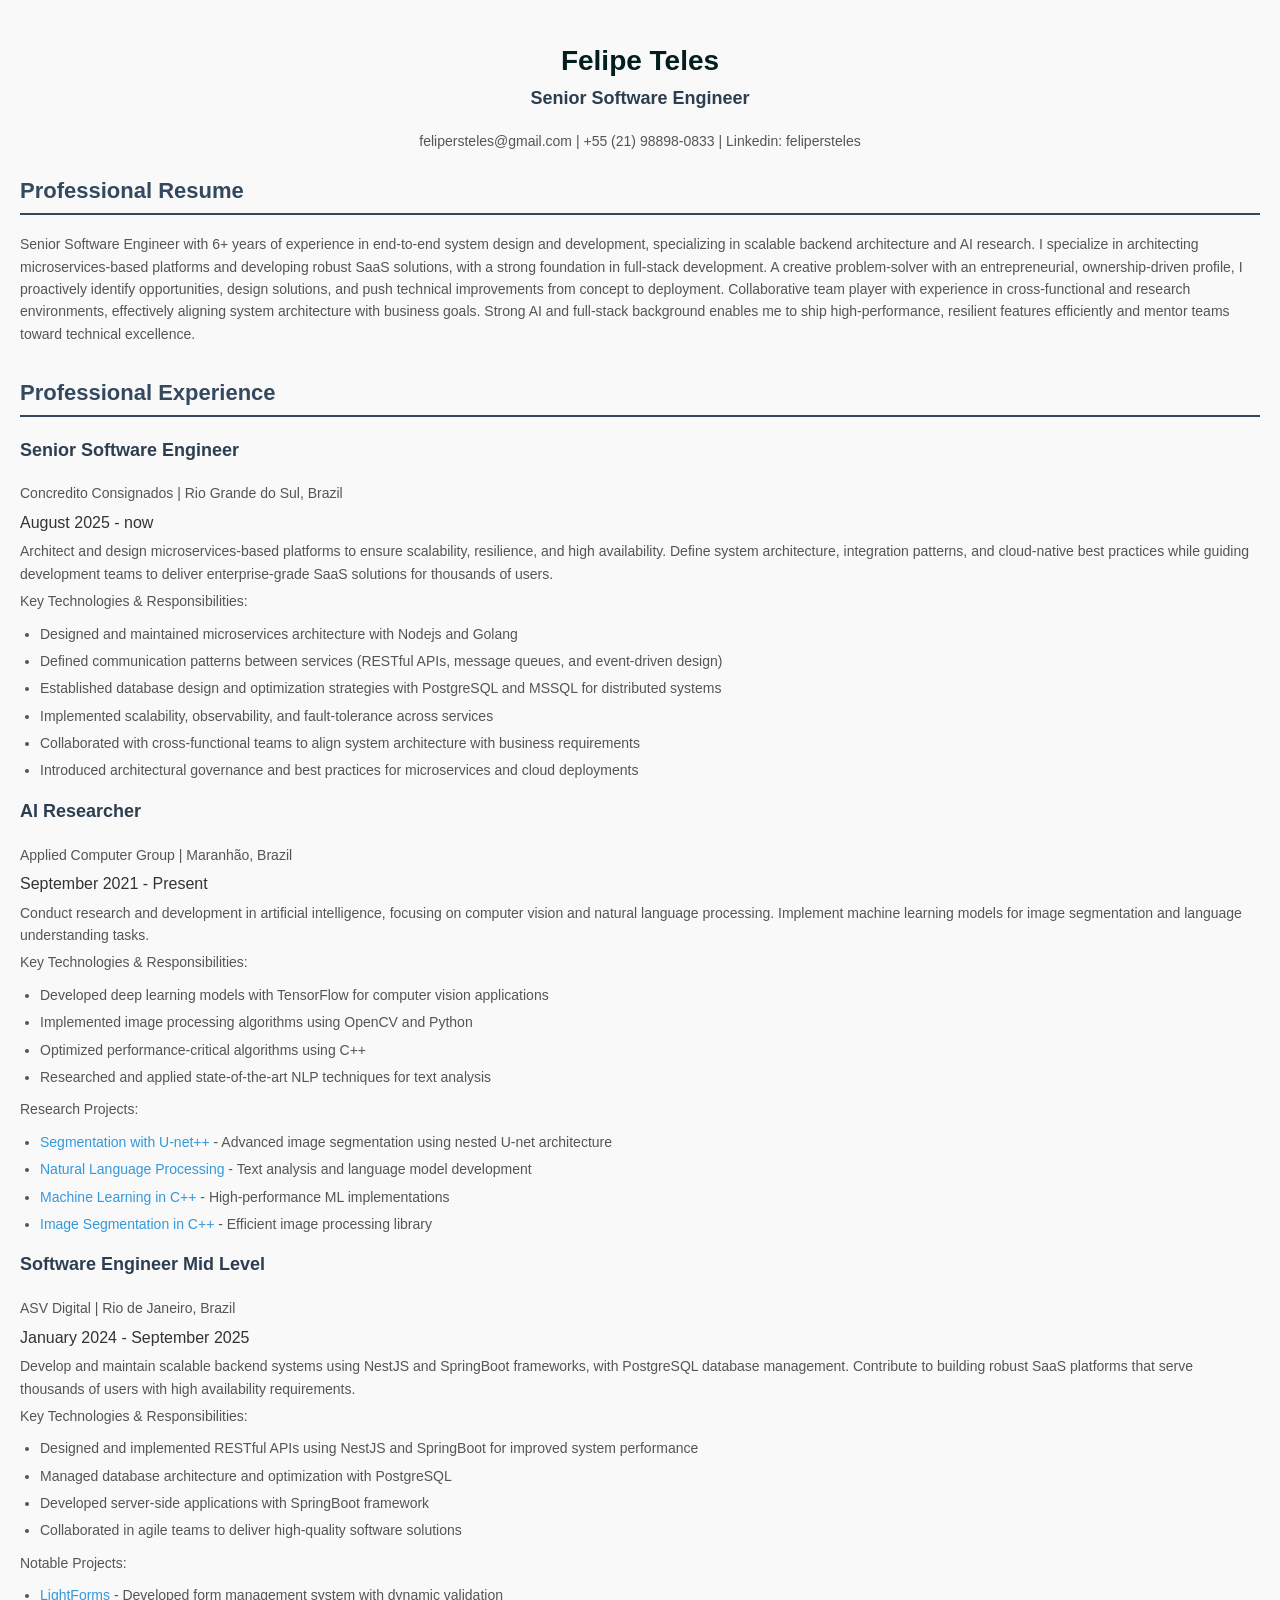
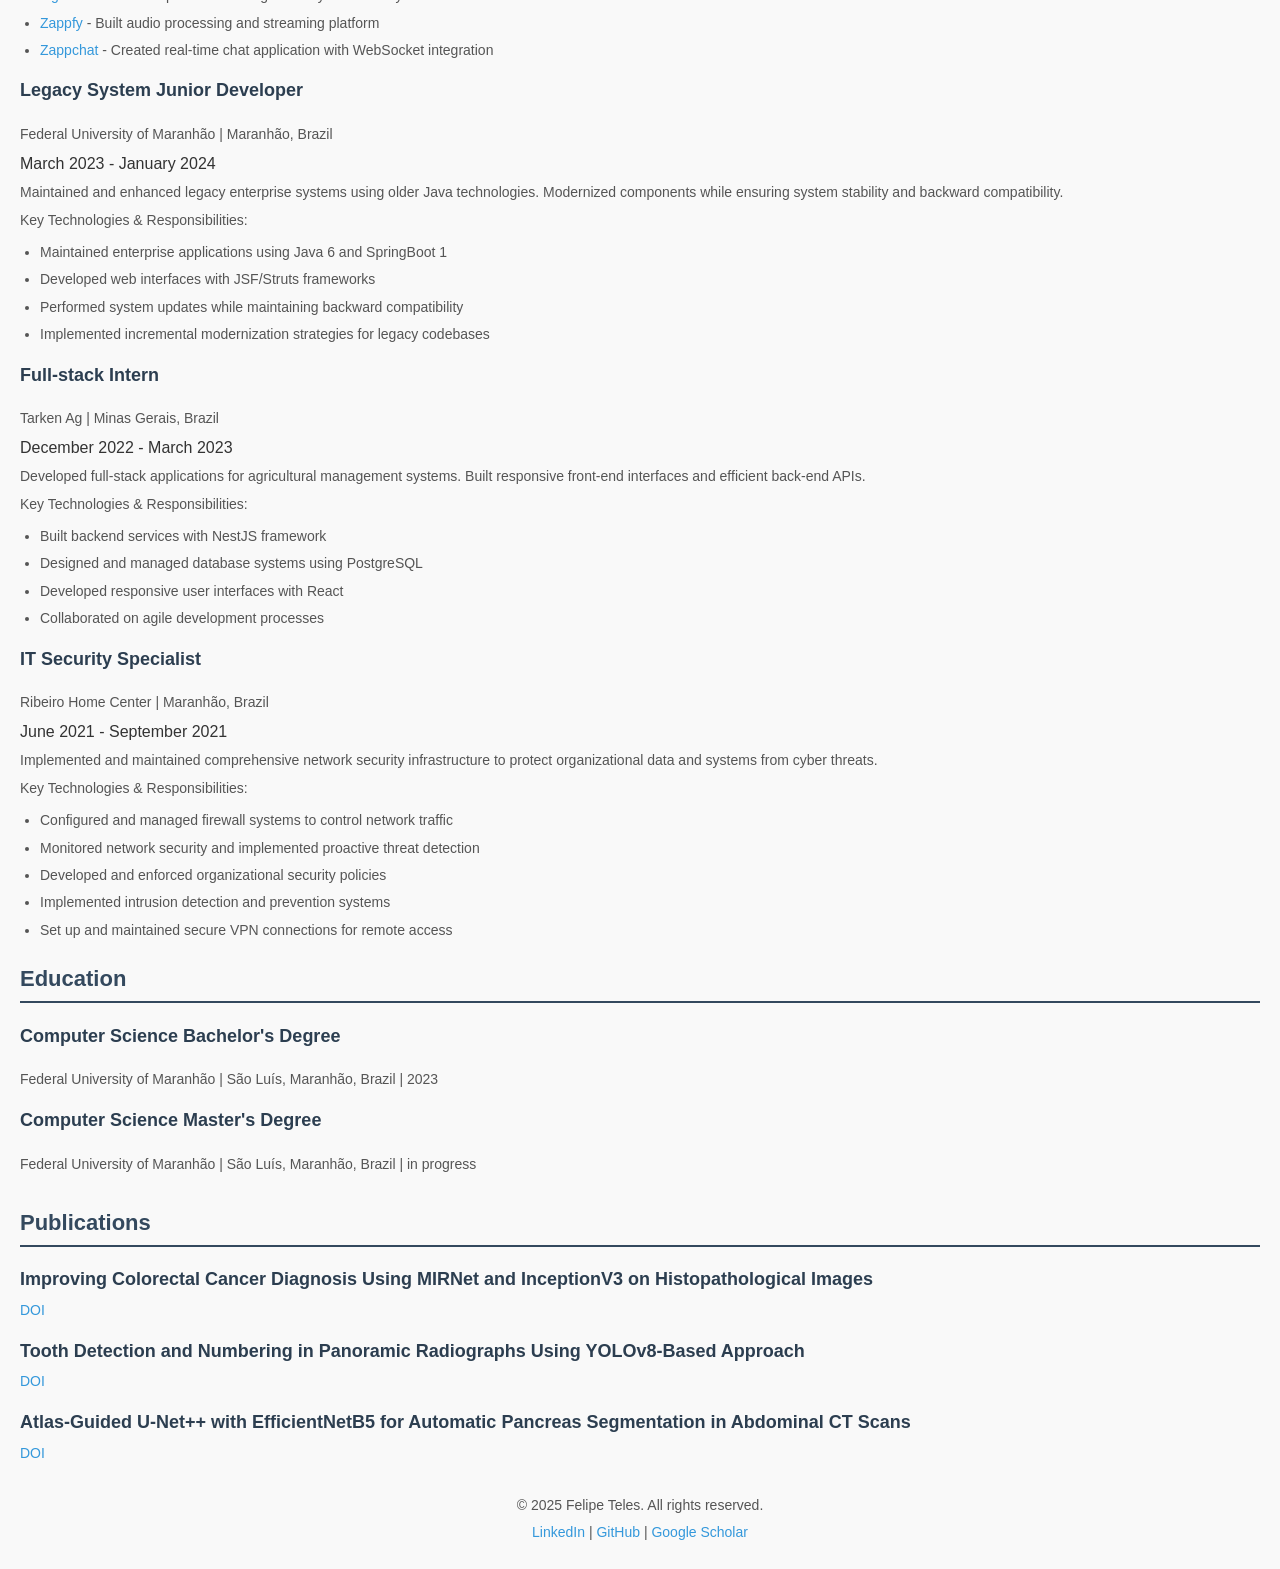
==== resume.html @ ad5126c1 "update resume" ====
<!DOCTYPE html
    PUBLIC "-//W3C//DTD XHTML 1.0 Transitional//EN" "http://www.w3.org/TR/xhtml1/DTD/xhtml1-transitional.dtd">
<html xmlns="http://www.w3.org/1999/xhtml" xml:lang="en" lang="en">

<head>
    <meta http-equiv="Content-Type" content="text/html; charset=utf-8" />
    <title>Felipe Teles - Resume</title>
    <style>
        body {
            font-family: 'Arial', sans-serif;
            line-height: 1.6;
            color: #333;
            margin: 0;
            padding: 20px;
            background-color: #f9f9f9;
        }

        h1 {
            font-size: 28px;
            color: #041d1d;
            text-align: center;
            margin-bottom: 10px;
        }

        h2 {
            font-size: 22px;
            color: #34495e;
            border-bottom: 2px solid #34495e;
            padding-bottom: 5px;
            margin-top: 20px;
        }

        h3 {
            font-size: 18px;
            color: #2c3e50;
            margin-top: 15px;
        }

        p {
            font-size: 14px;
            color: #555;
            margin: 5px 0;
        }

        ul {
            margin: 10px 0;
            padding-left: 20px;
        }

        ul li {
            font-size: 14px;
            color: #555;
            margin-bottom: 5px;
        }

        a {
            color: #3498db;
            text-decoration: none;
        }

        a:hover {
            text-decoration: underline;
        }

        .contact-info {
            text-align: center;
            margin-bottom: 20px;
        }

        .section {
            margin-bottom: 30px;
        }

        .publication {
            margin-bottom: 15px;
        }

        .publication h3 {
            margin-bottom: 5px;
        }

        .publication p {
            margin: 0;
        }


        .footer {
            text-align: center;
            margin-top: 30px;
            font-size: 12px;
            color: #777;
        }
    </style>
</head>

<body>
    <div class="section">
        <h1 style="margin-bottom: 0;">Felipe Teles</h1>
        <h3 style="text-align: center; margin-top: 0;">Senior Software Engineer</h3>

        <div class="contact-info">
            <p>felipersteles@gmail.com | +55 (21) 98898-0833 | Linkedin: felipersteles</p>
        </div>
        <h2>Professional Resume</h2>
        <p>
            Senior Software Engineer with 6+ years of experience in end-to-end system design and development,
            specializing in scalable backend architecture and AI research. I specialize in architecting
            microservices-based platforms and developing robust SaaS solutions, with a strong foundation in full-stack
            development. A creative problem-solver with an entrepreneurial, ownership-driven profile, I proactively
            identify opportunities, design solutions, and push technical improvements from concept to deployment.
            Collaborative team player with experience in cross-functional and research environments, effectively
            aligning system architecture with business goals. Strong AI and full-stack background enables me to ship
            high-performance, resilient features efficiently and mentor teams toward technical excellence.
        </p>
    </div>
    <div class="container">
        <h2>Professional Experience</h2>

        <div class="experience">
            <h3 class="job-title">Senior Software Engineer</h3>
            <p class="company">Concredito Consignados | Rio Grande do Sul, Brazil</p>
            <span class="date">August 2025 - now</span>
            <p class="description">
                Architect and design microservices-based platforms to ensure scalability, resilience, and high
                availability. Define system architecture, integration patterns, and cloud-native best practices
                while guiding development teams to deliver enterprise-grade SaaS solutions for thousands of users.
            </p>

            <div class="skills">
                <p class="skills-title">Key Technologies & Responsibilities:</p>
                <ul>
                    <li>Designed and maintained microservices architecture with Nodejs and Golang</li>
                    <li>Defined communication patterns between services (RESTful APIs, message queues, and event-driven
                        design)</li>
                    <li>Established database design and optimization strategies with PostgreSQL and MSSQL for
                        distributed systems
                    </li>
                    <li>Implemented scalability, observability, and fault-tolerance across services</li>
                    <li>Collaborated with cross-functional teams to align system architecture with business requirements
                    </li>
                    <li>Introduced architectural governance and best practices for microservices and cloud deployments
                    </li>
                </ul>
            </div>
        </div>

        <div class="experience">
            <h3 class="job-title">AI Researcher</h3>
            <p class="company">Applied Computer Group | Maranhão, Brazil</p>
            <span class="date">September 2021 - Present</span>
            <p class="description">Conduct research and development in artificial intelligence, focusing on computer
                vision and natural language processing. Implement machine learning models for image segmentation and
                language understanding tasks.</p>

            <div class="skills">
                <p class="skills-title">Key Technologies & Responsibilities:</p>
                <ul>
                    <li>Developed deep learning models with TensorFlow for computer vision applications</li>
                    <li>Implemented image processing algorithms using OpenCV and Python</li>
                    <li>Optimized performance-critical algorithms using C++</li>
                    <li>Researched and applied state-of-the-art NLP techniques for text analysis</li>
                </ul>
            </div>

            <div class="projects">
                <p class="projects-title">Research Projects:</p>
                <ul>
                    <li><a href="https://github.com/felipersteles/att-nested-unet">Segmentation with U-net++</a> -
                        Advanced image segmentation using nested U-net architecture</li>
                    <li><a href="https://github.com/felipersteles/nlp">Natural Language Processing</a> - Text analysis
                        and language model development</li>
                    <li><a href="https://github.com/felipersteles/machine-learning">Machine Learning in C++</a> -
                        High-performance ML implementations</li>
                    <li><a href="https://github.com/felipersteles/image-processing">Image Segmentation in C++</a> -
                        Efficient image processing library</li>
                </ul>
            </div>
        </div>

        <div class="experience">
            <h3 class="job-title">Software Engineer Mid Level</h3>
            <p class="company">ASV Digital | Rio de Janeiro, Brazil</p>
            <span class="date">January 2024 - September 2025</span>
            <p class="description">Develop and maintain scalable backend systems using NestJS and SpringBoot frameworks,
                with PostgreSQL database management. Contribute to building robust SaaS platforms that serve thousands
                of users with high availability requirements.</p>

            <div class="skills">
                <p class="skills-title">Key Technologies & Responsibilities:</p>
                <ul>
                    <li>Designed and implemented RESTful APIs using NestJS and SpringBoot for improved system
                        performance</li>
                    <li>Managed database architecture and optimization with PostgreSQL</li>
                    <li>Developed server-side applications with SpringBoot framework</li>
                    <li>Collaborated in agile teams to deliver high-quality software solutions</li>
                </ul>
            </div>

            <div class="projects">
                <p class="projects-title">Notable Projects:</p>
                <ul>
                    <li><a href="https://www.lightforms.io/">LightForms</a> - Developed form management system with
                        dynamic validation</li>
                    <li><a href="https://www.zappfy.io">Zappfy</a> - Built audio processing and streaming platform</li>
                    <li><a href="https://www.zappchat.io/">Zappchat</a> - Created real-time chat application with
                        WebSocket integration</li>
                </ul>
            </div>
        </div>

        <div class="experience">
            <h3 class="job-title">Legacy System Junior Developer</h3>
            <p class="company">Federal University of Maranhão | Maranhão, Brazil</p>
            <span class="date">March 2023 - January 2024</span>
            <p class="description">Maintained and enhanced legacy enterprise systems using older Java technologies.
                Modernized components while ensuring system stability and backward compatibility.</p>

            <div class="skills">
                <p class="skills-title">Key Technologies & Responsibilities:</p>
                <ul>
                    <li>Maintained enterprise applications using Java 6 and SpringBoot 1</li>
                    <li>Developed web interfaces with JSF/Struts frameworks</li>
                    <li>Performed system updates while maintaining backward compatibility</li>
                    <li>Implemented incremental modernization strategies for legacy codebases</li>
                </ul>
            </div>
        </div>

        <div class="experience">
            <h3 class="job-title">Full-stack Intern</h3>
            <p class="company">Tarken Ag | Minas Gerais, Brazil</p>
            <span class="date">December 2022 - March 2023</span>
            <p class="description">Developed full-stack applications for agricultural management systems. Built
                responsive front-end interfaces and efficient back-end APIs.</p>

            <div class="skills">
                <p class="skills-title">Key Technologies & Responsibilities:</p>
                <ul>
                    <li>Built backend services with NestJS framework</li>
                    <li>Designed and managed database systems using PostgreSQL</li>
                    <li>Developed responsive user interfaces with React</li>
                    <li>Collaborated on agile development processes</li>
                </ul>
            </div>
        </div>

        <div class="experience">
            <h3 class="job-title">IT Security Specialist</h3>
            <p class="company">Ribeiro Home Center | Maranhão, Brazil</p>
            <span class="date">June 2021 - September 2021</span>
            <p class="description">Implemented and maintained comprehensive network security infrastructure to protect
                organizational data and systems from cyber threats.</p>

            <div class="skills">
                <p class="skills-title">Key Technologies & Responsibilities:</p>
                <ul>
                    <li>Configured and managed firewall systems to control network traffic</li>
                    <li>Monitored network security and implemented proactive threat detection</li>
                    <li>Developed and enforced organizational security policies</li>
                    <li>Implemented intrusion detection and prevention systems</li>
                    <li>Set up and maintained secure VPN connections for remote access</li>
                </ul>
            </div>
        </div>
    </div>
    <div class="section">
        <h2>Education</h2>
        <h3>Computer Science Bachelor's Degree</h3>
        <p>Federal University of Maranhão | São Luís, Maranhão, Brazil | 2023</p>
        <h3>Computer Science Master's Degree</h3>
        <p>Federal University of Maranhão | São Luís, Maranhão, Brazil | in progress</p>
    </div>
    <div class="section">
        <h2>Publications</h2>
        <div class="publication">
            <h3>Improving Colorectal Cancer Diagnosis Using MIRNet and InceptionV3 on Histopathological Images</h3>
            <p><a href="https://doi.org/10.1007/978-3-031-79035-5_22" target="_blank">DOI</a></p>
        </div>
        <div class="publication">
            <h3>Tooth Detection and Numbering in Panoramic Radiographs Using YOLOv8-Based Approach</h3>
            <p><a href="https://doi.org/10.1007/978-3-031-60665-6_18" target="_blank">DOI</a></p>
        </div>
        <div class="publication">
            <h3>Atlas-Guided U-Net++ with EfficientNetB5 for Automatic Pancreas Segmentation in Abdominal CT Scans</h3>
            <p><a href="https://doi.org/10.5753/sbcas.2025.6940" target="_blank">DOI</a></p>
        </div>
    </div>
    <div class="footer">
        <p>© 2025 Felipe Teles. All rights reserved.</p>
        <p><a href="https://www.linkedin.com/in/felipersteles" target="_blank">LinkedIn</a> | <a
                href="https://github.com/felipersteles" target="_blank">GitHub</a> | <a
                href="https://scholar.google.com.br/citations?user=CpPKPnkAAAAJ" target="_blank">Google Scholar</a></p>
    </div>
</body>

</html>
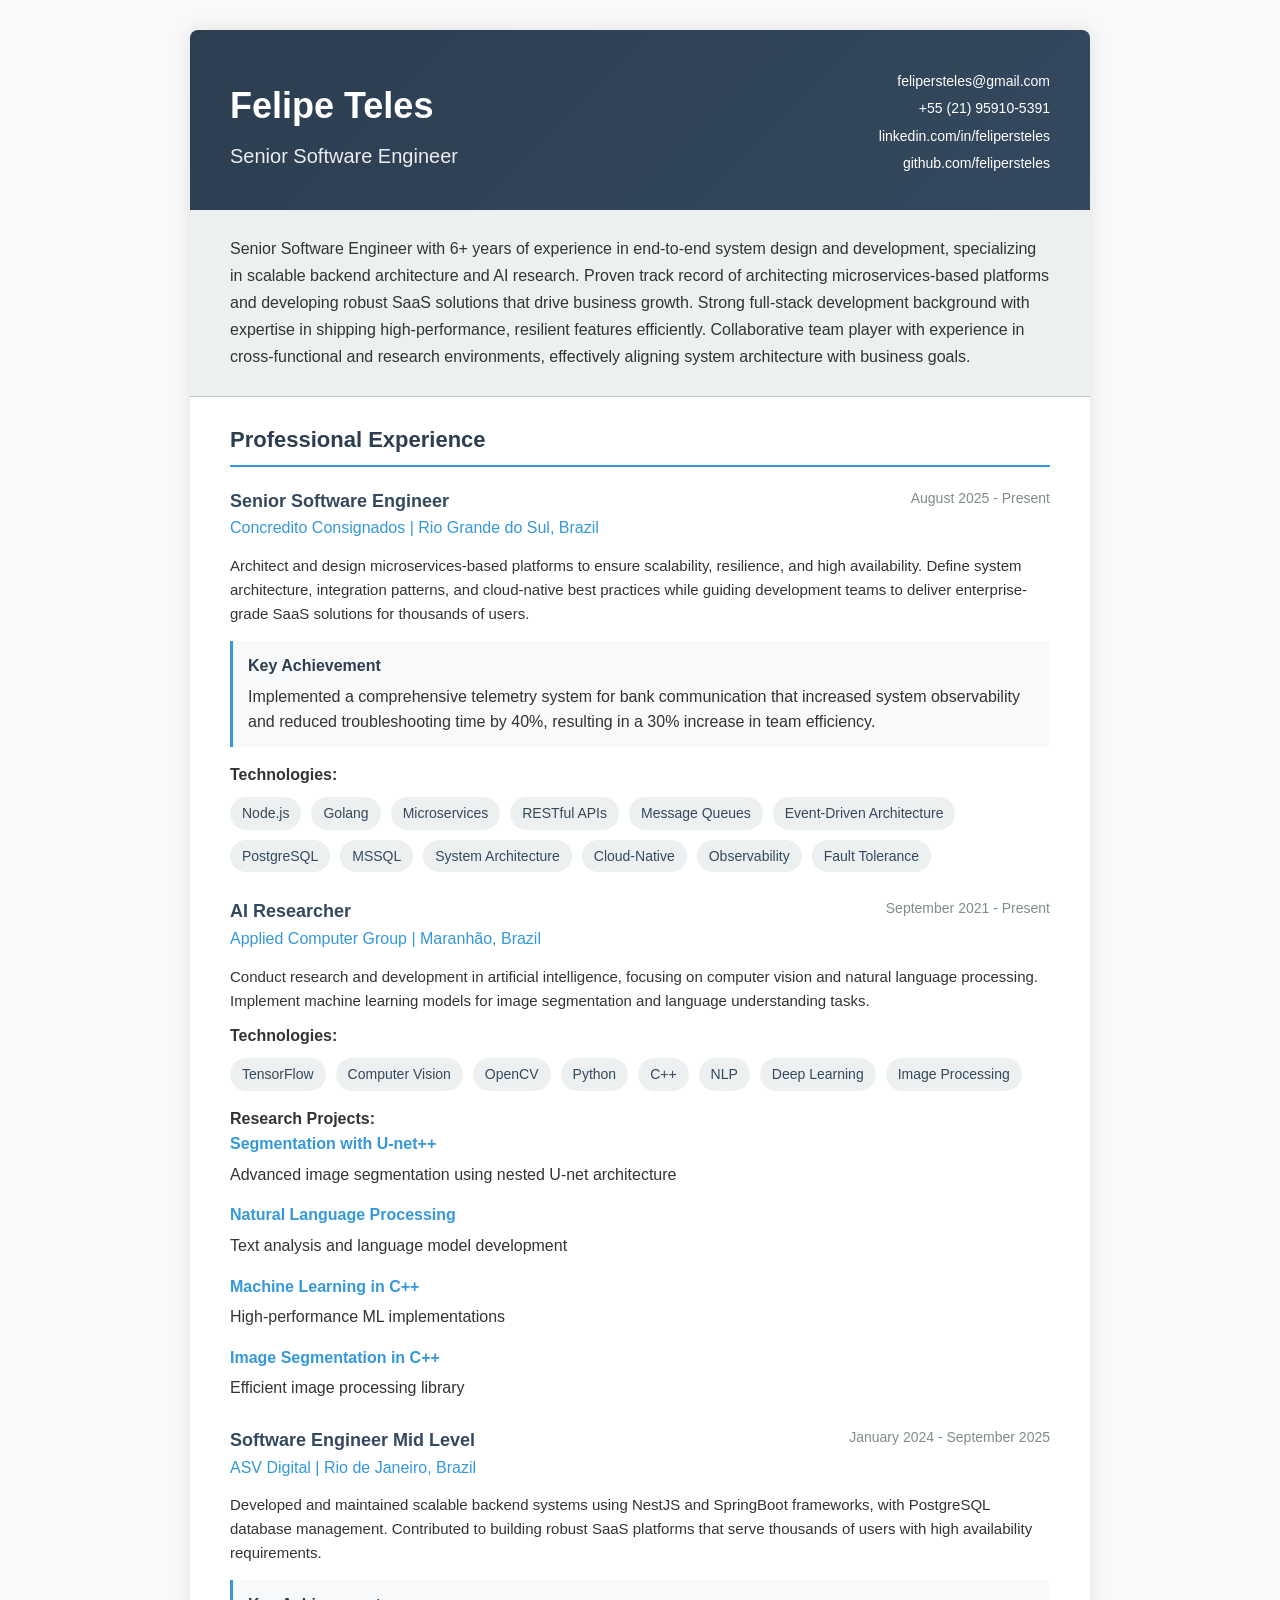
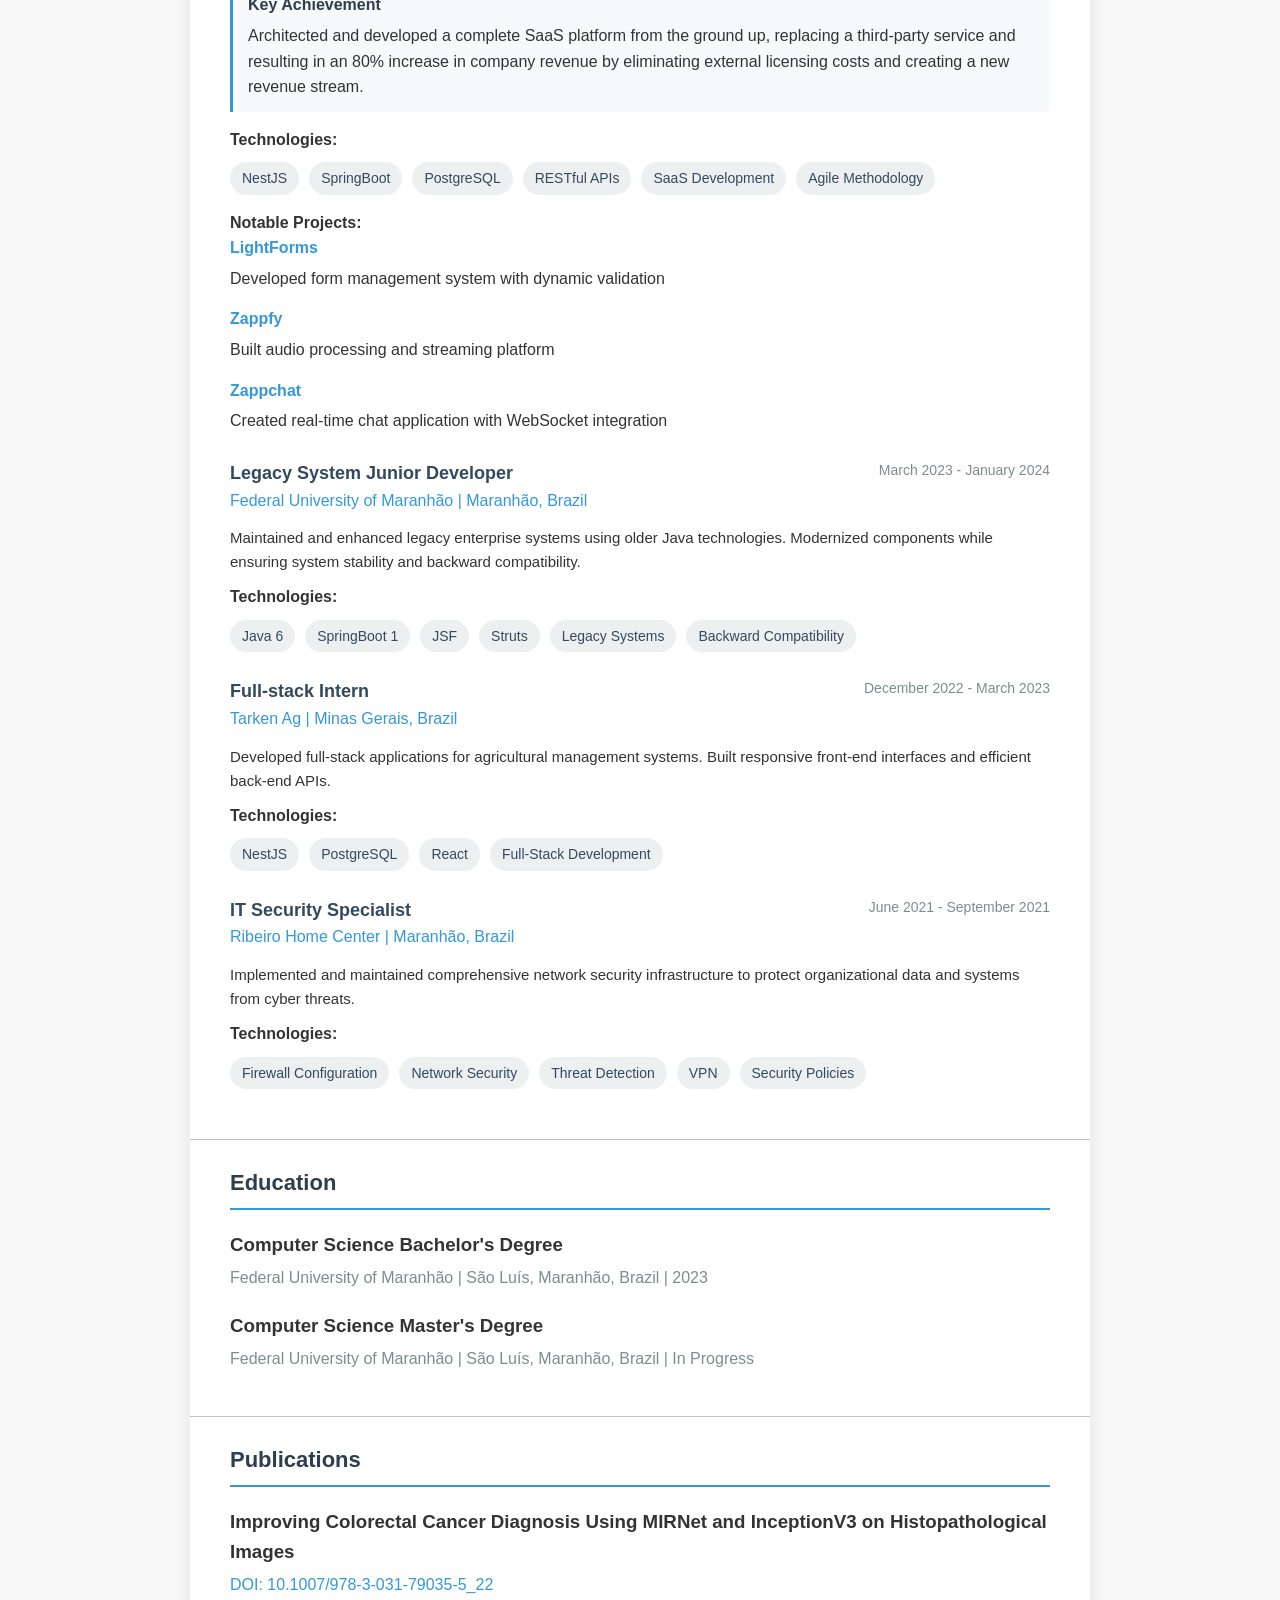
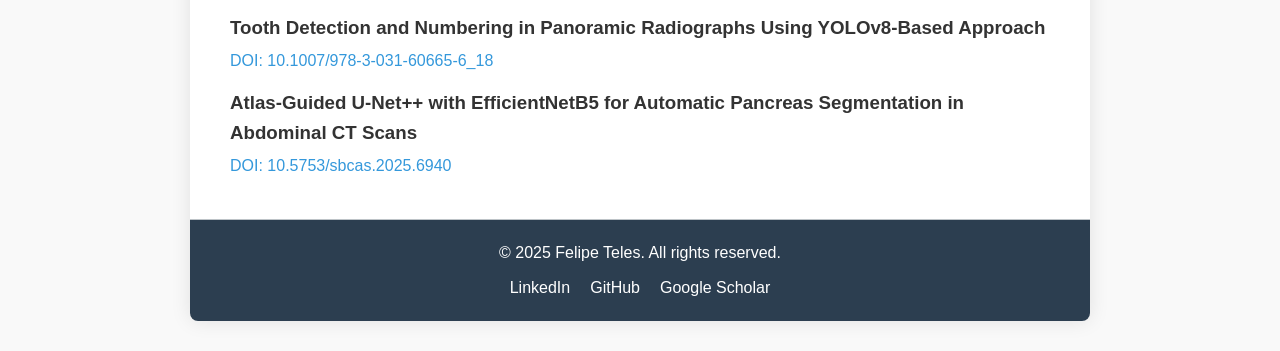
==== commit 6d5c0d37: "update resume" ====
--- a/resume.html
+++ b/resume.html
@@ -1,296 +1,529 @@
-<!DOCTYPE html
-    PUBLIC "-//W3C//DTD XHTML 1.0 Transitional//EN" "http://www.w3.org/TR/xhtml1/DTD/xhtml1-transitional.dtd">
-<html xmlns="http://www.w3.org/1999/xhtml" xml:lang="en" lang="en">
-
+<!DOCTYPE html>
+<html lang="en">
 <head>
-    <meta http-equiv="Content-Type" content="text/html; charset=utf-8" />
-    <title>Felipe Teles - Resume</title>
+    <meta charset="UTF-8">
+    <meta name="viewport" content="width=device-width, initial-scale=1.0">
+    <title>Felipe Teles - Senior Software Engineer Resume</title>
     <style>
+        :root {
+            --primary-color: #2c3e50;
+            --secondary-color: #3498db;
+            --accent-color: #2980b9;
+            --light-color: #ecf0f1;
+            --dark-color: #34495e;
+            --text-color: #333;
+            --light-text: #7f8c8d;
+            --border-color: #bdc3c7;
+        }
+        
+        * {
+            margin: 0;
+            padding: 0;
+            box-sizing: border-box;
+        }
+        
         body {
-            font-family: 'Arial', sans-serif;
+            font-family: 'Segoe UI', Tahoma, Geneva, Verdana, sans-serif;
             line-height: 1.6;
-            color: #333;
+            color: var(--text-color);
+            background-color: #f9f9f9;
+            padding: 0;
             margin: 0;
-            padding: 20px;
-            background-color: #f9f9f9;
-        }
-
-        h1 {
-            font-size: 28px;
-            color: #041d1d;
+        }
+        
+        .resume-container {
+            max-width: 900px;
+            margin: 30px auto;
+            background: white;
+            box-shadow: 0 0 20px rgba(0, 0, 0, 0.1);
+            border-radius: 8px;
+            overflow: hidden;
+        }
+        
+        .header {
+            background: linear-gradient(135deg, var(--primary-color), var(--dark-color));
+            color: white;
+            padding: 40px 40px 30px;
+            position: relative;
+        }
+        
+        .header-content {
+            display: flex;
+            justify-content: space-between;
+            align-items: center;
+        }
+        
+        .name-title h1 {
+            font-size: 36px;
+            margin-bottom: 5px;
+            font-weight: 700;
+        }
+        
+        .name-title h2 {
+            font-size: 20px;
+            font-weight: 400;
+            opacity: 0.9;
+        }
+        
+        .contact-info {
+            text-align: right;
+        }
+        
+        .contact-info p {
+            margin-bottom: 5px;
+            font-size: 14px;
+        }
+        
+        .contact-info a {
+            color: white;
+            text-decoration: none;
+        }
+        
+        .contact-info a:hover {
+            text-decoration: underline;
+        }
+        
+        .summary {
+            padding: 25px 40px;
+            background-color: var(--light-color);
+            border-bottom: 1px solid var(--border-color);
+        }
+        
+        .summary p {
+            font-size: 16px;
+            line-height: 1.7;
+        }
+        
+        .section {
+            padding: 25px 40px;
+            border-bottom: 1px solid var(--border-color);
+        }
+        
+        .section:last-child {
+            border-bottom: none;
+        }
+        
+        .section-title {
+            font-size: 22px;
+            color: var(--primary-color);
+            margin-bottom: 20px;
+            padding-bottom: 8px;
+            border-bottom: 2px solid var(--secondary-color);
+            display: flex;
+            align-items: center;
+        }
+        
+        .section-title i {
+            margin-right: 10px;
+            color: var(--secondary-color);
+        }
+        
+        .experience-item {
+            margin-bottom: 25px;
+        }
+        
+        .experience-header {
+            display: flex;
+            justify-content: space-between;
+            align-items: flex-start;
+            margin-bottom: 8px;
+        }
+        
+        .job-title {
+            font-size: 18px;
+            font-weight: 600;
+            color: var(--dark-color);
+        }
+        
+        .company {
+            font-weight: 500;
+            color: var(--secondary-color);
+            margin-bottom: 5px;
+        }
+        
+        .date {
+            color: var(--light-text);
+            font-size: 14px;
+            white-space: nowrap;
+        }
+        
+        .description {
+            margin-bottom: 10px;
+            font-size: 15px;
+        }
+        
+        .achievement {
+            background-color: #f8f9fa;
+            padding: 12px 15px;
+            border-left: 3px solid var(--secondary-color);
+            margin: 15px 0;
+            border-radius: 0 4px 4px 0;
+        }
+        
+        .achievement-title {
+            font-weight: 600;
+            margin-bottom: 5px;
+            color: var(--primary-color);
+        }
+        
+        .skills-list {
+            display: flex;
+            flex-wrap: wrap;
+            gap: 10px;
+            margin-top: 10px;
+        }
+        
+        .skill-tag {
+            background-color: var(--light-color);
+            padding: 5px 12px;
+            border-radius: 20px;
+            font-size: 14px;
+            color: var(--dark-color);
+        }
+        
+        .projects-list {
+            margin-top: 15px;
+        }
+        
+        .project-item {
+            margin-bottom: 15px;
+        }
+        
+        .project-title {
+            font-weight: 600;
+            margin-bottom: 5px;
+        }
+        
+        .project-link {
+            color: var(--secondary-color);
+            text-decoration: none;
+        }
+        
+        .project-link:hover {
+            text-decoration: underline;
+        }
+        
+        .education-item {
+            margin-bottom: 20px;
+        }
+        
+        .education-degree {
+            font-weight: 600;
+            margin-bottom: 5px;
+        }
+        
+        .education-details {
+            color: var(--light-text);
+        }
+        
+        .publication-item {
+            margin-bottom: 15px;
+        }
+        
+        .publication-title {
+            font-weight: 600;
+            margin-bottom: 5px;
+        }
+        
+        .footer {
+            background-color: var(--primary-color);
+            color: white;
+            padding: 20px 40px;
             text-align: center;
-            margin-bottom: 10px;
-        }
-
-        h2 {
-            font-size: 22px;
-            color: #34495e;
-            border-bottom: 2px solid #34495e;
-            padding-bottom: 5px;
-            margin-top: 20px;
-        }
-
-        h3 {
-            font-size: 18px;
-            color: #2c3e50;
-            margin-top: 15px;
-        }
-
-        p {
-            font-size: 14px;
-            color: #555;
-            margin: 5px 0;
-        }
-
-        ul {
-            margin: 10px 0;
-            padding-left: 20px;
-        }
-
-        ul li {
-            font-size: 14px;
-            color: #555;
-            margin-bottom: 5px;
-        }
-
-        a {
-            color: #3498db;
+        }
+        
+        .footer-links {
+            display: flex;
+            justify-content: center;
+            gap: 20px;
+            margin-top: 10px;
+        }
+        
+        .footer-links a {
+            color: white;
             text-decoration: none;
         }
-
-        a:hover {
+        
+        .footer-links a:hover {
             text-decoration: underline;
         }
-
-        .contact-info {
-            text-align: center;
-            margin-bottom: 20px;
-        }
-
-        .section {
-            margin-bottom: 30px;
-        }
-
-        .publication {
-            margin-bottom: 15px;
-        }
-
-        .publication h3 {
-            margin-bottom: 5px;
-        }
-
-        .publication p {
-            margin: 0;
-        }
-
-
-        .footer {
-            text-align: center;
-            margin-top: 30px;
-            font-size: 12px;
-            color: #777;
+        
+        @media (max-width: 768px) {
+            .header-content {
+                flex-direction: column;
+                text-align: center;
+            }
+            
+            .contact-info {
+                text-align: center;
+                margin-top: 15px;
+            }
+            
+            .experience-header {
+                flex-direction: column;
+            }
+            
+            .date {
+                margin-top: 5px;
+            }
         }
     </style>
 </head>
-
 <body>
-    <div class="section">
-        <h1 style="margin-bottom: 0;">Felipe Teles</h1>
-        <h3 style="text-align: center; margin-top: 0;">Senior Software Engineer</h3>
-
-        <div class="contact-info">
-            <p>felipersteles@gmail.com | +55 (21) 98898-0833 | Linkedin: felipersteles</p>
+    <div class="resume-container">
+        <div class="header">
+            <div class="header-content">
+                <div class="name-title">
+                    <h1>Felipe Teles</h1>
+                    <h2>Senior Software Engineer</h2>
+                </div>
+                <div class="contact-info">
+                    <p>felipersteles@gmail.com</p>
+                    <p>+55 (21) 95910-5391</p>
+                    <p><a href="https://linkedin.com/in/felipersteles">linkedin.com/in/felipersteles</a></p>
+                    <p><a href="https://github.com/felipersteles">github.com/felipersteles</a></p>
+                </div>
+            </div>
         </div>
-        <h2>Professional Resume</h2>
-        <p>
-            Senior Software Engineer with 6+ years of experience in end-to-end system design and development,
-            specializing in scalable backend architecture and AI research. I specialize in architecting
-            microservices-based platforms and developing robust SaaS solutions, with a strong foundation in full-stack
-            development. A creative problem-solver with an entrepreneurial, ownership-driven profile, I proactively
-            identify opportunities, design solutions, and push technical improvements from concept to deployment.
-            Collaborative team player with experience in cross-functional and research environments, effectively
-            aligning system architecture with business goals. Strong AI and full-stack background enables me to ship
-            high-performance, resilient features efficiently and mentor teams toward technical excellence.
-        </p>
-    </div>
-    <div class="container">
-        <h2>Professional Experience</h2>
-
-        <div class="experience">
-            <h3 class="job-title">Senior Software Engineer</h3>
-            <p class="company">Concredito Consignados | Rio Grande do Sul, Brazil</p>
-            <span class="date">August 2025 - now</span>
-            <p class="description">
-                Architect and design microservices-based platforms to ensure scalability, resilience, and high
-                availability. Define system architecture, integration patterns, and cloud-native best practices
-                while guiding development teams to deliver enterprise-grade SaaS solutions for thousands of users.
-            </p>
-
-            <div class="skills">
-                <p class="skills-title">Key Technologies & Responsibilities:</p>
-                <ul>
-                    <li>Designed and maintained microservices architecture with Nodejs and Golang</li>
-                    <li>Defined communication patterns between services (RESTful APIs, message queues, and event-driven
-                        design)</li>
-                    <li>Established database design and optimization strategies with PostgreSQL and MSSQL for
-                        distributed systems
-                    </li>
-                    <li>Implemented scalability, observability, and fault-tolerance across services</li>
-                    <li>Collaborated with cross-functional teams to align system architecture with business requirements
-                    </li>
-                    <li>Introduced architectural governance and best practices for microservices and cloud deployments
-                    </li>
-                </ul>
-            </div>
+        
+        <div class="summary">
+            <p>Senior Software Engineer with 6+ years of experience in end-to-end system design and development, specializing in scalable backend architecture and AI research. Proven track record of architecting microservices-based platforms and developing robust SaaS solutions that drive business growth. Strong full-stack development background with expertise in shipping high-performance, resilient features efficiently. Collaborative team player with experience in cross-functional and research environments, effectively aligning system architecture with business goals.</p>
         </div>
-
-        <div class="experience">
-            <h3 class="job-title">AI Researcher</h3>
-            <p class="company">Applied Computer Group | Maranhão, Brazil</p>
-            <span class="date">September 2021 - Present</span>
-            <p class="description">Conduct research and development in artificial intelligence, focusing on computer
-                vision and natural language processing. Implement machine learning models for image segmentation and
-                language understanding tasks.</p>
-
-            <div class="skills">
-                <p class="skills-title">Key Technologies & Responsibilities:</p>
-                <ul>
-                    <li>Developed deep learning models with TensorFlow for computer vision applications</li>
-                    <li>Implemented image processing algorithms using OpenCV and Python</li>
-                    <li>Optimized performance-critical algorithms using C++</li>
-                    <li>Researched and applied state-of-the-art NLP techniques for text analysis</li>
-                </ul>
-            </div>
-
-            <div class="projects">
-                <p class="projects-title">Research Projects:</p>
-                <ul>
-                    <li><a href="https://github.com/felipersteles/att-nested-unet">Segmentation with U-net++</a> -
-                        Advanced image segmentation using nested U-net architecture</li>
-                    <li><a href="https://github.com/felipersteles/nlp">Natural Language Processing</a> - Text analysis
-                        and language model development</li>
-                    <li><a href="https://github.com/felipersteles/machine-learning">Machine Learning in C++</a> -
-                        High-performance ML implementations</li>
-                    <li><a href="https://github.com/felipersteles/image-processing">Image Segmentation in C++</a> -
-                        Efficient image processing library</li>
-                </ul>
+        
+        <div class="section">
+            <h2 class="section-title">Professional Experience</h2>
+            
+            <div class="experience-item">
+                <div class="experience-header">
+                    <div>
+                        <h3 class="job-title">Senior Software Engineer</h3>
+                        <p class="company">Concredito Consignados | Rio Grande do Sul, Brazil</p>
+                    </div>
+                    <span class="date">August 2025 - Present</span>
+                </div>
+                <p class="description">Architect and design microservices-based platforms to ensure scalability, resilience, and high availability. Define system architecture, integration patterns, and cloud-native best practices while guiding development teams to deliver enterprise-grade SaaS solutions for thousands of users.</p>
+                
+                <div class="achievement">
+                    <div class="achievement-title">Key Achievement</div>
+                    <p>Implemented a comprehensive telemetry system for bank communication that increased system observability and reduced troubleshooting time by 40%, resulting in a 30% increase in team efficiency.</p>
+                </div>
+                
+                <div class="skills">
+                    <p><strong>Technologies:</strong></p>
+                    <div class="skills-list">
+                        <span class="skill-tag">Node.js</span>
+                        <span class="skill-tag">Golang</span>
+                        <span class="skill-tag">Microservices</span>
+                        <span class="skill-tag">RESTful APIs</span>
+                        <span class="skill-tag">Message Queues</span>
+                        <span class="skill-tag">Event-Driven Architecture</span>
+                        <span class="skill-tag">PostgreSQL</span>
+                        <span class="skill-tag">MSSQL</span>
+                        <span class="skill-tag">System Architecture</span>
+                        <span class="skill-tag">Cloud-Native</span>
+                        <span class="skill-tag">Observability</span>
+                        <span class="skill-tag">Fault Tolerance</span>
+                    </div>
+                </div>
+            </div>
+            
+            <div class="experience-item">
+                <div class="experience-header">
+                    <div>
+                        <h3 class="job-title">AI Researcher</h3>
+                        <p class="company">Applied Computer Group | Maranhão, Brazil</p>
+                    </div>
+                    <span class="date">September 2021 - Present</span>
+                </div>
+                <p class="description">Conduct research and development in artificial intelligence, focusing on computer vision and natural language processing. Implement machine learning models for image segmentation and language understanding tasks.</p>
+                
+                <div class="skills">
+                    <p><strong>Technologies:</strong></p>
+                    <div class="skills-list">
+                        <span class="skill-tag">TensorFlow</span>
+                        <span class="skill-tag">Computer Vision</span>
+                        <span class="skill-tag">OpenCV</span>
+                        <span class="skill-tag">Python</span>
+                        <span class="skill-tag">C++</span>
+                        <span class="skill-tag">NLP</span>
+                        <span class="skill-tag">Deep Learning</span>
+                        <span class="skill-tag">Image Processing</span>
+                    </div>
+                </div>
+                
+                <div class="projects-list">
+                    <p><strong>Research Projects:</strong></p>
+                    <div class="project-item">
+                        <div class="project-title"><a href="https://github.com/felipersteles/att-nested-unet" class="project-link">Segmentation with U-net++</a></div>
+                        <p>Advanced image segmentation using nested U-net architecture</p>
+                    </div>
+                    <div class="project-item">
+                        <div class="project-title"><a href="https://github.com/felipersteles/nlp" class="project-link">Natural Language Processing</a></div>
+                        <p>Text analysis and language model development</p>
+                    </div>
+                    <div class="project-item">
+                        <div class="project-title"><a href="https://github.com/felipersteles/machine-learning" class="project-link">Machine Learning in C++</a></div>
+                        <p>High-performance ML implementations</p>
+                    </div>
+                    <div class="project-item">
+                        <div class="project-title"><a href="https://github.com/felipersteles/image-processing" class="project-link">Image Segmentation in C++</a></div>
+                        <p>Efficient image processing library</p>
+                    </div>
+                </div>
+            </div>
+            
+            <div class="experience-item">
+                <div class="experience-header">
+                    <div>
+                        <h3 class="job-title">Software Engineer Mid Level</h3>
+                        <p class="company">ASV Digital | Rio de Janeiro, Brazil</p>
+                    </div>
+                    <span class="date">January 2024 - September 2025</span>
+                </div>
+                <p class="description">Developed and maintained scalable backend systems using NestJS and SpringBoot frameworks, with PostgreSQL database management. Contributed to building robust SaaS platforms that serve thousands of users with high availability requirements.</p>
+                
+                <div class="achievement">
+                    <div class="achievement-title">Key Achievement</div>
+                    <p>Architected and developed a complete SaaS platform from the ground up, replacing a third-party service and resulting in an 80% increase in company revenue by eliminating external licensing costs and creating a new revenue stream.</p>
+                </div>
+                
+                <div class="skills">
+                    <p><strong>Technologies:</strong></p>
+                    <div class="skills-list">
+                        <span class="skill-tag">NestJS</span>
+                        <span class="skill-tag">SpringBoot</span>
+                        <span class="skill-tag">PostgreSQL</span>
+                        <span class="skill-tag">RESTful APIs</span>
+                        <span class="skill-tag">SaaS Development</span>
+                        <span class="skill-tag">Agile Methodology</span>
+                    </div>
+                </div>
+                
+                <div class="projects-list">
+                    <p><strong>Notable Projects:</strong></p>
+                    <div class="project-item">
+                        <div class="project-title"><a href="https://www.lightforms.io/" class="project-link">LightForms</a></div>
+                        <p>Developed form management system with dynamic validation</p>
+                    </div>
+                    <div class="project-item">
+                        <div class="project-title"><a href="https://www.zappfy.io" class="project-link">Zappfy</a></div>
+                        <p>Built audio processing and streaming platform</p>
+                    </div>
+                    <div class="project-item">
+                        <div class="project-title"><a href="https://www.zappchat.io/" class="project-link">Zappchat</a></div>
+                        <p>Created real-time chat application with WebSocket integration</p>
+                    </div>
+                </div>
+            </div>
+            
+            <div class="experience-item">
+                <div class="experience-header">
+                    <div>
+                        <h3 class="job-title">Legacy System Junior Developer</h3>
+                        <p class="company">Federal University of Maranhão | Maranhão, Brazil</p>
+                    </div>
+                    <span class="date">March 2023 - January 2024</span>
+                </div>
+                <p class="description">Maintained and enhanced legacy enterprise systems using older Java technologies. Modernized components while ensuring system stability and backward compatibility.</p>
+                
+                <div class="skills">
+                    <p><strong>Technologies:</strong></p>
+                    <div class="skills-list">
+                        <span class="skill-tag">Java 6</span>
+                        <span class="skill-tag">SpringBoot 1</span>
+                        <span class="skill-tag">JSF</span>
+                        <span class="skill-tag">Struts</span>
+                        <span class="skill-tag">Legacy Systems</span>
+                        <span class="skill-tag">Backward Compatibility</span>
+                    </div>
+                </div>
+            </div>
+            
+            <div class="experience-item">
+                <div class="experience-header">
+                    <div>
+                        <h3 class="job-title">Full-stack Intern</h3>
+                        <p class="company">Tarken Ag | Minas Gerais, Brazil</p>
+                    </div>
+                    <span class="date">December 2022 - March 2023</span>
+                </div>
+                <p class="description">Developed full-stack applications for agricultural management systems. Built responsive front-end interfaces and efficient back-end APIs.</p>
+                
+                <div class="skills">
+                    <p><strong>Technologies:</strong></p>
+                    <div class="skills-list">
+                        <span class="skill-tag">NestJS</span>
+                        <span class="skill-tag">PostgreSQL</span>
+                        <span class="skill-tag">React</span>
+                        <span class="skill-tag">Full-Stack Development</span>
+                    </div>
+                </div>
+            </div>
+            
+            <div class="experience-item">
+                <div class="experience-header">
+                    <div>
+                        <h3 class="job-title">IT Security Specialist</h3>
+                        <p class="company">Ribeiro Home Center | Maranhão, Brazil</p>
+                    </div>
+                    <span class="date">June 2021 - September 2021</span>
+                </div>
+                <p class="description">Implemented and maintained comprehensive network security infrastructure to protect organizational data and systems from cyber threats.</p>
+                
+                <div class="skills">
+                    <p><strong>Technologies:</strong></p>
+                    <div class="skills-list">
+                        <span class="skill-tag">Firewall Configuration</span>
+                        <span class="skill-tag">Network Security</span>
+                        <span class="skill-tag">Threat Detection</span>
+                        <span class="skill-tag">VPN</span>
+                        <span class="skill-tag">Security Policies</span>
+                    </div>
+                </div>
             </div>
         </div>
-
-        <div class="experience">
-            <h3 class="job-title">Software Engineer Mid Level</h3>
-            <p class="company">ASV Digital | Rio de Janeiro, Brazil</p>
-            <span class="date">January 2024 - September 2025</span>
-            <p class="description">Develop and maintain scalable backend systems using NestJS and SpringBoot frameworks,
-                with PostgreSQL database management. Contribute to building robust SaaS platforms that serve thousands
-                of users with high availability requirements.</p>
-
-            <div class="skills">
-                <p class="skills-title">Key Technologies & Responsibilities:</p>
-                <ul>
-                    <li>Designed and implemented RESTful APIs using NestJS and SpringBoot for improved system
-                        performance</li>
-                    <li>Managed database architecture and optimization with PostgreSQL</li>
-                    <li>Developed server-side applications with SpringBoot framework</li>
-                    <li>Collaborated in agile teams to deliver high-quality software solutions</li>
-                </ul>
-            </div>
-
-            <div class="projects">
-                <p class="projects-title">Notable Projects:</p>
-                <ul>
-                    <li><a href="https://www.lightforms.io/">LightForms</a> - Developed form management system with
-                        dynamic validation</li>
-                    <li><a href="https://www.zappfy.io">Zappfy</a> - Built audio processing and streaming platform</li>
-                    <li><a href="https://www.zappchat.io/">Zappchat</a> - Created real-time chat application with
-                        WebSocket integration</li>
-                </ul>
+        
+        <div class="section">
+            <h2 class="section-title">Education</h2>
+            
+            <div class="education-item">
+                <h3 class="education-degree">Computer Science Bachelor's Degree</h3>
+                <p class="education-details">Federal University of Maranhão | São Luís, Maranhão, Brazil | 2023</p>
+            </div>
+            
+            <div class="education-item">
+                <h3 class="education-degree">Computer Science Master's Degree</h3>
+                <p class="education-details">Federal University of Maranhão | São Luís, Maranhão, Brazil | In Progress</p>
             </div>
         </div>
-
-        <div class="experience">
-            <h3 class="job-title">Legacy System Junior Developer</h3>
-            <p class="company">Federal University of Maranhão | Maranhão, Brazil</p>
-            <span class="date">March 2023 - January 2024</span>
-            <p class="description">Maintained and enhanced legacy enterprise systems using older Java technologies.
-                Modernized components while ensuring system stability and backward compatibility.</p>
-
-            <div class="skills">
-                <p class="skills-title">Key Technologies & Responsibilities:</p>
-                <ul>
-                    <li>Maintained enterprise applications using Java 6 and SpringBoot 1</li>
-                    <li>Developed web interfaces with JSF/Struts frameworks</li>
-                    <li>Performed system updates while maintaining backward compatibility</li>
-                    <li>Implemented incremental modernization strategies for legacy codebases</li>
-                </ul>
+        
+        <div class="section">
+            <h2 class="section-title">Publications</h2>
+            
+            <div class="publication-item">
+                <h3 class="publication-title">Improving Colorectal Cancer Diagnosis Using MIRNet and InceptionV3 on Histopathological Images</h3>
+                <p><a href="https://doi.org/10.1007/978-3-031-79035-5_22" class="project-link">DOI: 10.1007/978-3-031-79035-5_22</a></p>
+            </div>
+            
+            <div class="publication-item">
+                <h3 class="publication-title">Tooth Detection and Numbering in Panoramic Radiographs Using YOLOv8-Based Approach</h3>
+                <p><a href="https://doi.org/10.1007/978-3-031-60665-6_18" class="project-link">DOI: 10.1007/978-3-031-60665-6_18</a></p>
+            </div>
+            
+            <div class="publication-item">
+                <h3 class="publication-title">Atlas-Guided U-Net++ with EfficientNetB5 for Automatic Pancreas Segmentation in Abdominal CT Scans</h3>
+                <p><a href="https://doi.org/10.5753/sbcas.2025.6940" class="project-link">DOI: 10.5753/sbcas.2025.6940</a></p>
             </div>
         </div>
-
-        <div class="experience">
-            <h3 class="job-title">Full-stack Intern</h3>
-            <p class="company">Tarken Ag | Minas Gerais, Brazil</p>
-            <span class="date">December 2022 - March 2023</span>
-            <p class="description">Developed full-stack applications for agricultural management systems. Built
-                responsive front-end interfaces and efficient back-end APIs.</p>
-
-            <div class="skills">
-                <p class="skills-title">Key Technologies & Responsibilities:</p>
-                <ul>
-                    <li>Built backend services with NestJS framework</li>
-                    <li>Designed and managed database systems using PostgreSQL</li>
-                    <li>Developed responsive user interfaces with React</li>
-                    <li>Collaborated on agile development processes</li>
-                </ul>
-            </div>
-        </div>
-
-        <div class="experience">
-            <h3 class="job-title">IT Security Specialist</h3>
-            <p class="company">Ribeiro Home Center | Maranhão, Brazil</p>
-            <span class="date">June 2021 - September 2021</span>
-            <p class="description">Implemented and maintained comprehensive network security infrastructure to protect
-                organizational data and systems from cyber threats.</p>
-
-            <div class="skills">
-                <p class="skills-title">Key Technologies & Responsibilities:</p>
-                <ul>
-                    <li>Configured and managed firewall systems to control network traffic</li>
-                    <li>Monitored network security and implemented proactive threat detection</li>
-                    <li>Developed and enforced organizational security policies</li>
-                    <li>Implemented intrusion detection and prevention systems</li>
-                    <li>Set up and maintained secure VPN connections for remote access</li>
-                </ul>
+        
+        <div class="footer">
+            <p>© 2025 Felipe Teles. All rights reserved.</p>
+            <div class="footer-links">
+                <a href="https://www.linkedin.com/in/felipersteles" target="_blank">LinkedIn</a>
+                <a href="https://github.com/felipersteles" target="_blank">GitHub</a>
+                <a href="https://scholar.google.com.br/citations?user=CpPKPnkAAAAJ" target="_blank">Google Scholar</a>
             </div>
         </div>
     </div>
-    <div class="section">
-        <h2>Education</h2>
-        <h3>Computer Science Bachelor's Degree</h3>
-        <p>Federal University of Maranhão | São Luís, Maranhão, Brazil | 2023</p>
-        <h3>Computer Science Master's Degree</h3>
-        <p>Federal University of Maranhão | São Luís, Maranhão, Brazil | in progress</p>
-    </div>
-    <div class="section">
-        <h2>Publications</h2>
-        <div class="publication">
-            <h3>Improving Colorectal Cancer Diagnosis Using MIRNet and InceptionV3 on Histopathological Images</h3>
-            <p><a href="https://doi.org/10.1007/978-3-031-79035-5_22" target="_blank">DOI</a></p>
-        </div>
-        <div class="publication">
-            <h3>Tooth Detection and Numbering in Panoramic Radiographs Using YOLOv8-Based Approach</h3>
-            <p><a href="https://doi.org/10.1007/978-3-031-60665-6_18" target="_blank">DOI</a></p>
-        </div>
-        <div class="publication">
-            <h3>Atlas-Guided U-Net++ with EfficientNetB5 for Automatic Pancreas Segmentation in Abdominal CT Scans</h3>
-            <p><a href="https://doi.org/10.5753/sbcas.2025.6940" target="_blank">DOI</a></p>
-        </div>
-    </div>
-    <div class="footer">
-        <p>© 2025 Felipe Teles. All rights reserved.</p>
-        <p><a href="https://www.linkedin.com/in/felipersteles" target="_blank">LinkedIn</a> | <a
-                href="https://github.com/felipersteles" target="_blank">GitHub</a> | <a
-                href="https://scholar.google.com.br/citations?user=CpPKPnkAAAAJ" target="_blank">Google Scholar</a></p>
-    </div>
 </body>
-
 </html>
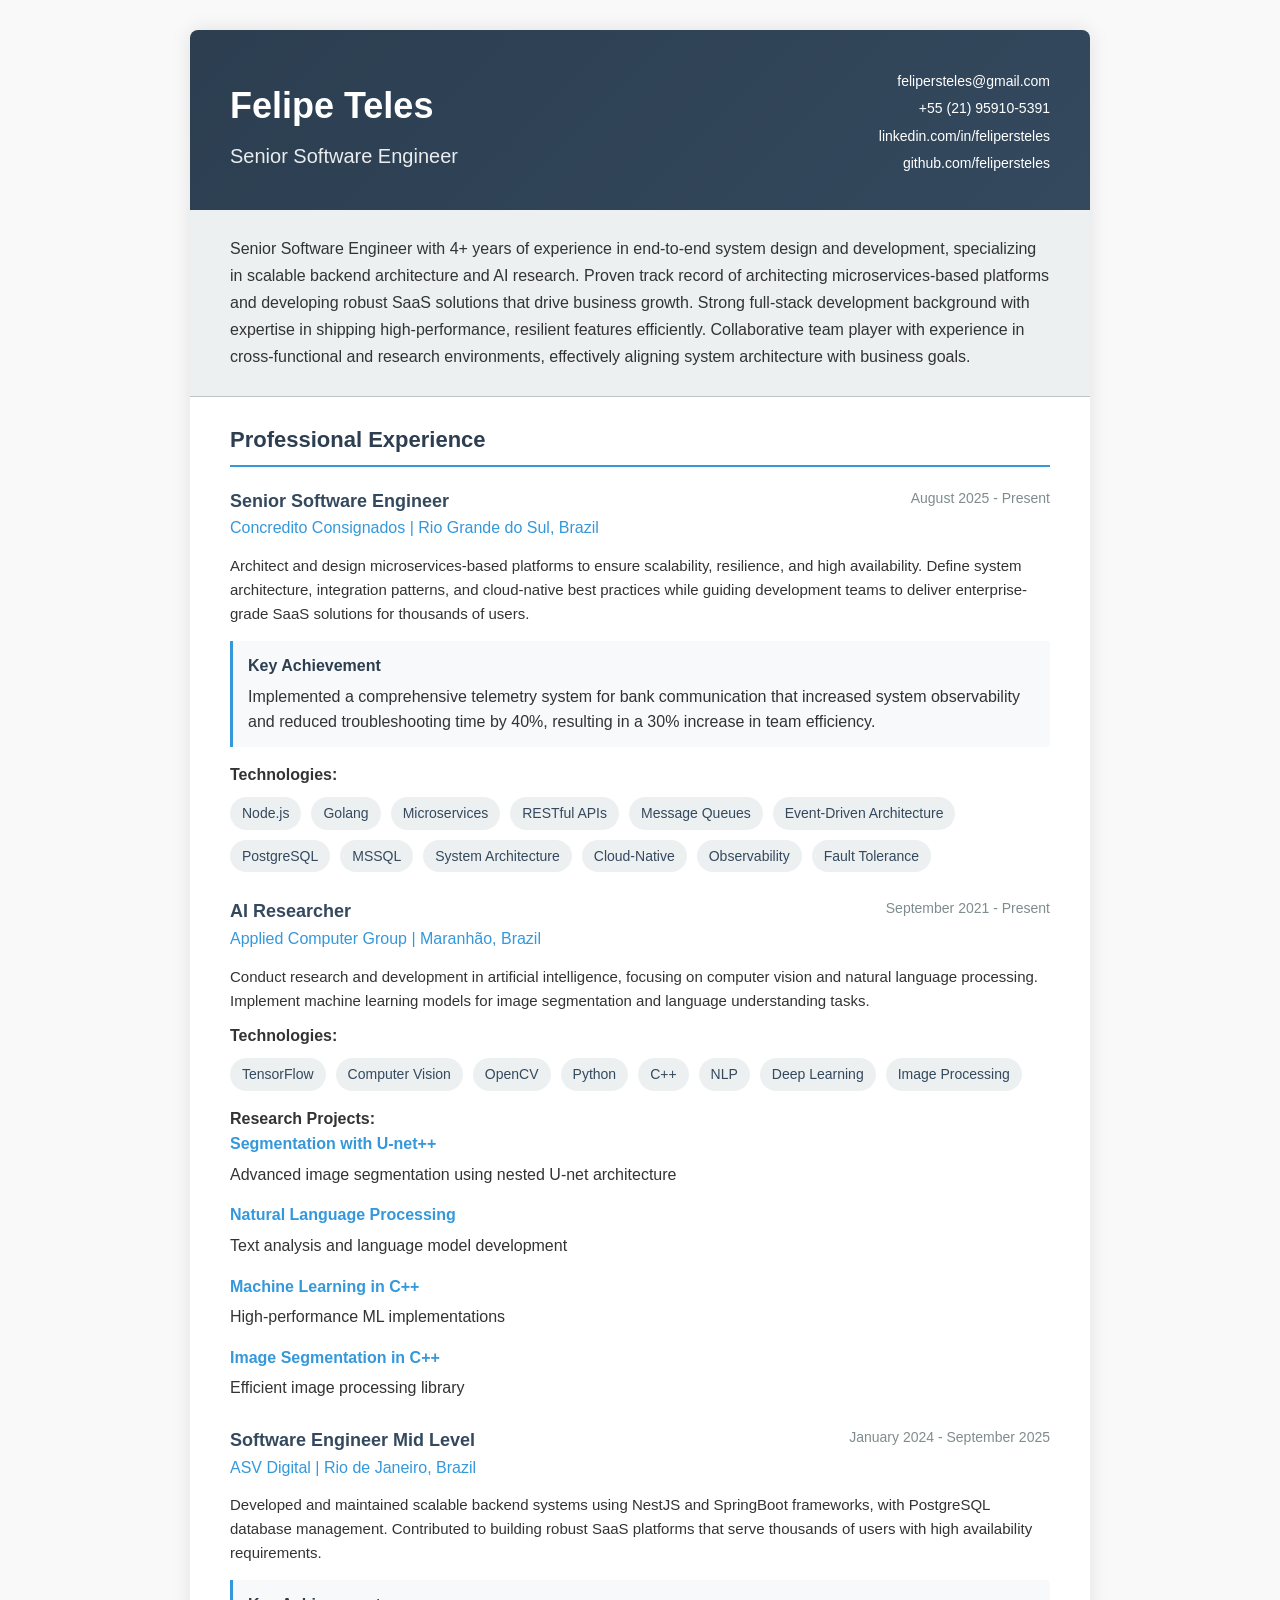
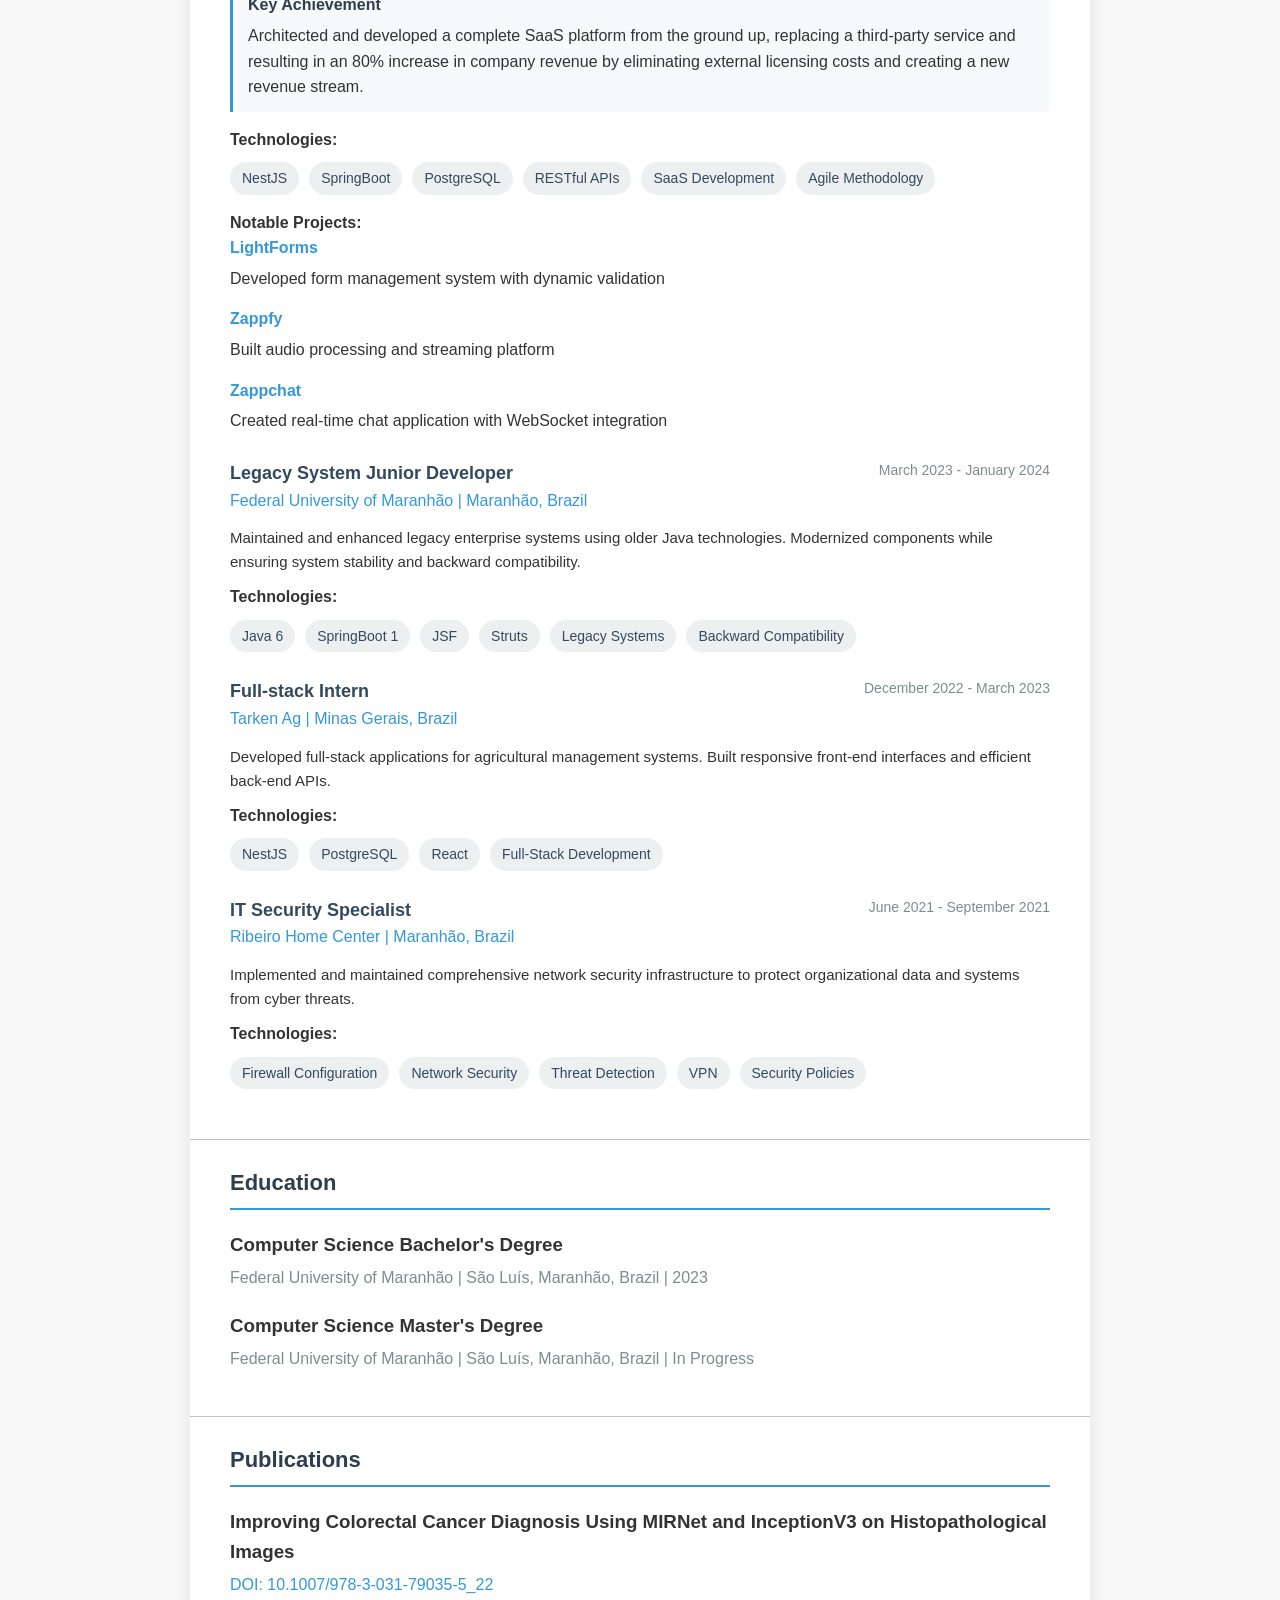
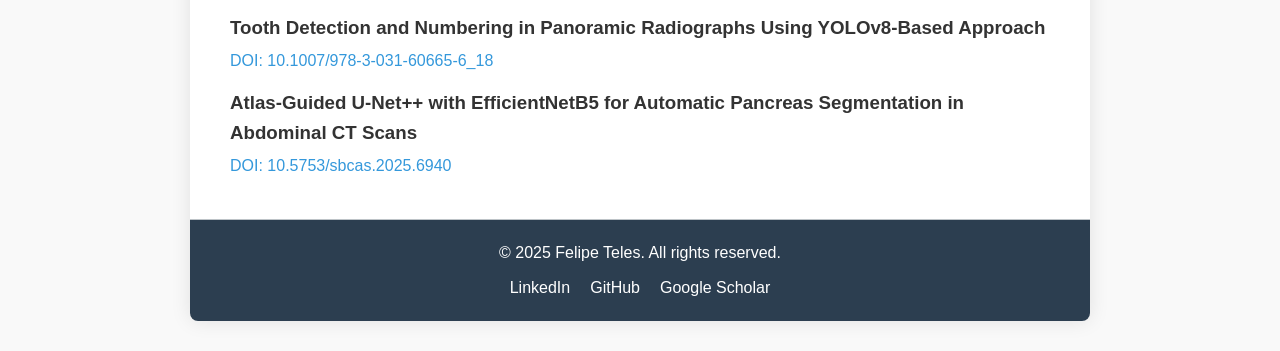
==== commit 9716bd27: "edit experiences years" ====
--- a/resume.html
+++ b/resume.html
@@ -1,5 +1,6 @@
 <!DOCTYPE html>
 <html lang="en">
+
 <head>
     <meta charset="UTF-8">
     <meta name="viewport" content="width=device-width, initial-scale=1.0">
@@ -15,13 +16,13 @@
             --light-text: #7f8c8d;
             --border-color: #bdc3c7;
         }
-        
+
         * {
             margin: 0;
             padding: 0;
             box-sizing: border-box;
         }
-        
+
         body {
             font-family: 'Segoe UI', Tahoma, Geneva, Verdana, sans-serif;
             line-height: 1.6;
@@ -30,7 +31,7 @@
             padding: 0;
             margin: 0;
         }
-        
+
         .resume-container {
             max-width: 900px;
             margin: 30px auto;
@@ -39,70 +40,70 @@
             border-radius: 8px;
             overflow: hidden;
         }
-        
+
         .header {
             background: linear-gradient(135deg, var(--primary-color), var(--dark-color));
             color: white;
             padding: 40px 40px 30px;
             position: relative;
         }
-        
+
         .header-content {
             display: flex;
             justify-content: space-between;
             align-items: center;
         }
-        
+
         .name-title h1 {
             font-size: 36px;
             margin-bottom: 5px;
             font-weight: 700;
         }
-        
+
         .name-title h2 {
             font-size: 20px;
             font-weight: 400;
             opacity: 0.9;
         }
-        
+
         .contact-info {
             text-align: right;
         }
-        
+
         .contact-info p {
             margin-bottom: 5px;
             font-size: 14px;
         }
-        
+
         .contact-info a {
             color: white;
             text-decoration: none;
         }
-        
+
         .contact-info a:hover {
             text-decoration: underline;
         }
-        
+
         .summary {
             padding: 25px 40px;
             background-color: var(--light-color);
             border-bottom: 1px solid var(--border-color);
         }
-        
+
         .summary p {
             font-size: 16px;
             line-height: 1.7;
         }
-        
+
         .section {
             padding: 25px 40px;
             border-bottom: 1px solid var(--border-color);
         }
-        
+
         .section:last-child {
             border-bottom: none;
         }
-        
+
         .section-title {
             font-size: 22px;
             color: var(--primary-color);
@@ -112,46 +113,46 @@
             display: flex;
             align-items: center;
         }
-        
+
         .section-title i {
             margin-right: 10px;
             color: var(--secondary-color);
         }
-        
+
         .experience-item {
             margin-bottom: 25px;
         }
-        
+
         .experience-header {
             display: flex;
             justify-content: space-between;
             align-items: flex-start;
             margin-bottom: 8px;
         }
-        
+
         .job-title {
             font-size: 18px;
             font-weight: 600;
             color: var(--dark-color);
         }
-        
+
         .company {
             font-weight: 500;
             color: var(--secondary-color);
             margin-bottom: 5px;
         }
-        
+
         .date {
             color: var(--light-text);
             font-size: 14px;
             white-space: nowrap;
         }
-        
+
         .description {
             margin-bottom: 10px;
             font-size: 15px;
         }
-        
+
         .achievement {
             background-color: #f8f9fa;
             padding: 12px 15px;
@@ -159,20 +160,20 @@
             margin: 15px 0;
             border-radius: 0 4px 4px 0;
         }
-        
+
         .achievement-title {
             font-weight: 600;
             margin-bottom: 5px;
             color: var(--primary-color);
         }
-        
+
         .skills-list {
             display: flex;
             flex-wrap: wrap;
             gap: 10px;
             margin-top: 10px;
         }
-        
+
         .skill-tag {
             background-color: var(--light-color);
             padding: 5px 12px;
@@ -180,95 +181,96 @@
             font-size: 14px;
             color: var(--dark-color);
         }
-        
+
         .projects-list {
             margin-top: 15px;
         }
-        
+
         .project-item {
             margin-bottom: 15px;
         }
-        
+
         .project-title {
             font-weight: 600;
             margin-bottom: 5px;
         }
-        
+
         .project-link {
             color: var(--secondary-color);
             text-decoration: none;
         }
-        
+
         .project-link:hover {
             text-decoration: underline;
         }
-        
+
         .education-item {
             margin-bottom: 20px;
         }
-        
+
         .education-degree {
             font-weight: 600;
             margin-bottom: 5px;
         }
-        
+
         .education-details {
             color: var(--light-text);
         }
-        
+
         .publication-item {
             margin-bottom: 15px;
         }
-        
+
         .publication-title {
             font-weight: 600;
             margin-bottom: 5px;
         }
-        
+
         .footer {
             background-color: var(--primary-color);
             color: white;
             padding: 20px 40px;
             text-align: center;
         }
-        
+
         .footer-links {
             display: flex;
             justify-content: center;
             gap: 20px;
             margin-top: 10px;
         }
-        
+
         .footer-links a {
             color: white;
             text-decoration: none;
         }
-        
+
         .footer-links a:hover {
             text-decoration: underline;
         }
-        
+
         @media (max-width: 768px) {
             .header-content {
                 flex-direction: column;
                 text-align: center;
             }
-            
+
             .contact-info {
                 text-align: center;
                 margin-top: 15px;
             }
-            
+
             .experience-header {
                 flex-direction: column;
             }
-            
+
             .date {
                 margin-top: 5px;
             }
         }
     </style>
 </head>
+
 <body>
     <div class="resume-container">
         <div class="header">
@@ -285,14 +287,21 @@
                 </div>
             </div>
         </div>
-        
+
         <div class="summary">
-            <p>Senior Software Engineer with 6+ years of experience in end-to-end system design and development, specializing in scalable backend architecture and AI research. Proven track record of architecting microservices-based platforms and developing robust SaaS solutions that drive business growth. Strong full-stack development background with expertise in shipping high-performance, resilient features efficiently. Collaborative team player with experience in cross-functional and research environments, effectively aligning system architecture with business goals.</p>
+            <p>
+                Senior Software Engineer with 4+ years of experience in end-to-end system design and development,
+                specializing in scalable backend architecture and AI research. Proven track record of architecting
+                microservices-based platforms and developing robust SaaS solutions that drive business growth. Strong
+                full-stack development background with expertise in shipping high-performance, resilient features
+                efficiently. Collaborative team player with experience in cross-functional and research environments,
+                effectively aligning system architecture with business goals.
+            </p>
         </div>
-        
+
         <div class="section">
             <h2 class="section-title">Professional Experience</h2>
-            
+
             <div class="experience-item">
                 <div class="experience-header">
                     <div>
@@ -301,13 +310,18 @@
                     </div>
                     <span class="date">August 2025 - Present</span>
                 </div>
-                <p class="description">Architect and design microservices-based platforms to ensure scalability, resilience, and high availability. Define system architecture, integration patterns, and cloud-native best practices while guiding development teams to deliver enterprise-grade SaaS solutions for thousands of users.</p>
-                
+                <p class="description">Architect and design microservices-based platforms to ensure scalability,
+                    resilience, and high availability. Define system architecture, integration patterns, and
+                    cloud-native best practices while guiding development teams to deliver enterprise-grade SaaS
+                    solutions for thousands of users.</p>
+
                 <div class="achievement">
                     <div class="achievement-title">Key Achievement</div>
-                    <p>Implemented a comprehensive telemetry system for bank communication that increased system observability and reduced troubleshooting time by 40%, resulting in a 30% increase in team efficiency.</p>
-                </div>
-                
+                    <p>Implemented a comprehensive telemetry system for bank communication that increased system
+                        observability and reduced troubleshooting time by 40%, resulting in a 30% increase in team
+                        efficiency.</p>
+                </div>
+
                 <div class="skills">
                     <p><strong>Technologies:</strong></p>
                     <div class="skills-list">
@@ -326,7 +340,7 @@
                     </div>
                 </div>
             </div>
-            
+
             <div class="experience-item">
                 <div class="experience-header">
                     <div>
@@ -335,8 +349,10 @@
                     </div>
                     <span class="date">September 2021 - Present</span>
                 </div>
-                <p class="description">Conduct research and development in artificial intelligence, focusing on computer vision and natural language processing. Implement machine learning models for image segmentation and language understanding tasks.</p>
-                
+                <p class="description">Conduct research and development in artificial intelligence, focusing on computer
+                    vision and natural language processing. Implement machine learning models for image segmentation and
+                    language understanding tasks.</p>
+
                 <div class="skills">
                     <p><strong>Technologies:</strong></p>
                     <div class="skills-list">
@@ -350,28 +366,32 @@
                         <span class="skill-tag">Image Processing</span>
                     </div>
                 </div>
-                
+
                 <div class="projects-list">
                     <p><strong>Research Projects:</strong></p>
                     <div class="project-item">
-                        <div class="project-title"><a href="https://github.com/felipersteles/att-nested-unet" class="project-link">Segmentation with U-net++</a></div>
+                        <div class="project-title"><a href="https://github.com/felipersteles/att-nested-unet"
+                                class="project-link">Segmentation with U-net++</a></div>
                         <p>Advanced image segmentation using nested U-net architecture</p>
                     </div>
                     <div class="project-item">
-                        <div class="project-title"><a href="https://github.com/felipersteles/nlp" class="project-link">Natural Language Processing</a></div>
+                        <div class="project-title"><a href="https://github.com/felipersteles/nlp"
+                                class="project-link">Natural Language Processing</a></div>
                         <p>Text analysis and language model development</p>
                     </div>
                     <div class="project-item">
-                        <div class="project-title"><a href="https://github.com/felipersteles/machine-learning" class="project-link">Machine Learning in C++</a></div>
+                        <div class="project-title"><a href="https://github.com/felipersteles/machine-learning"
+                                class="project-link">Machine Learning in C++</a></div>
                         <p>High-performance ML implementations</p>
                     </div>
                     <div class="project-item">
-                        <div class="project-title"><a href="https://github.com/felipersteles/image-processing" class="project-link">Image Segmentation in C++</a></div>
+                        <div class="project-title"><a href="https://github.com/felipersteles/image-processing"
+                                class="project-link">Image Segmentation in C++</a></div>
                         <p>Efficient image processing library</p>
                     </div>
                 </div>
             </div>
-            
+
             <div class="experience-item">
                 <div class="experience-header">
                     <div>
@@ -380,13 +400,17 @@
                     </div>
                     <span class="date">January 2024 - September 2025</span>
                 </div>
-                <p class="description">Developed and maintained scalable backend systems using NestJS and SpringBoot frameworks, with PostgreSQL database management. Contributed to building robust SaaS platforms that serve thousands of users with high availability requirements.</p>
-                
+                <p class="description">Developed and maintained scalable backend systems using NestJS and SpringBoot
+                    frameworks, with PostgreSQL database management. Contributed to building robust SaaS platforms that
+                    serve thousands of users with high availability requirements.</p>
+
                 <div class="achievement">
                     <div class="achievement-title">Key Achievement</div>
-                    <p>Architected and developed a complete SaaS platform from the ground up, replacing a third-party service and resulting in an 80% increase in company revenue by eliminating external licensing costs and creating a new revenue stream.</p>
-                </div>
-                
+                    <p>Architected and developed a complete SaaS platform from the ground up, replacing a third-party
+                        service and resulting in an 80% increase in company revenue by eliminating external licensing
+                        costs and creating a new revenue stream.</p>
+                </div>
+
                 <div class="skills">
                     <p><strong>Technologies:</strong></p>
                     <div class="skills-list">
@@ -398,11 +422,12 @@
                         <span class="skill-tag">Agile Methodology</span>
                     </div>
                 </div>
-                
+
                 <div class="projects-list">
                     <p><strong>Notable Projects:</strong></p>
                     <div class="project-item">
-                        <div class="project-title"><a href="https://www.lightforms.io/" class="project-link">LightForms</a></div>
+                        <div class="project-title"><a href="https://www.lightforms.io/"
+                                class="project-link">LightForms</a></div>
                         <p>Developed form management system with dynamic validation</p>
                     </div>
                     <div class="project-item">
@@ -410,12 +435,13 @@
                         <p>Built audio processing and streaming platform</p>
                     </div>
                     <div class="project-item">
-                        <div class="project-title"><a href="https://www.zappchat.io/" class="project-link">Zappchat</a></div>
+                        <div class="project-title"><a href="https://www.zappchat.io/" class="project-link">Zappchat</a>
+                        </div>
                         <p>Created real-time chat application with WebSocket integration</p>
                     </div>
                 </div>
             </div>
-            
+
             <div class="experience-item">
                 <div class="experience-header">
                     <div>
@@ -424,8 +450,9 @@
                     </div>
                     <span class="date">March 2023 - January 2024</span>
                 </div>
-                <p class="description">Maintained and enhanced legacy enterprise systems using older Java technologies. Modernized components while ensuring system stability and backward compatibility.</p>
-                
+                <p class="description">Maintained and enhanced legacy enterprise systems using older Java technologies.
+                    Modernized components while ensuring system stability and backward compatibility.</p>
+
                 <div class="skills">
                     <p><strong>Technologies:</strong></p>
                     <div class="skills-list">
@@ -438,7 +465,7 @@
                     </div>
                 </div>
             </div>
-            
+
             <div class="experience-item">
                 <div class="experience-header">
                     <div>
@@ -447,8 +474,9 @@
                     </div>
                     <span class="date">December 2022 - March 2023</span>
                 </div>
-                <p class="description">Developed full-stack applications for agricultural management systems. Built responsive front-end interfaces and efficient back-end APIs.</p>
-                
+                <p class="description">Developed full-stack applications for agricultural management systems. Built
+                    responsive front-end interfaces and efficient back-end APIs.</p>
+
                 <div class="skills">
                     <p><strong>Technologies:</strong></p>
                     <div class="skills-list">
@@ -459,7 +487,7 @@
                     </div>
                 </div>
             </div>
-            
+
             <div class="experience-item">
                 <div class="experience-header">
                     <div>
@@ -468,8 +496,9 @@
                     </div>
                     <span class="date">June 2021 - September 2021</span>
                 </div>
-                <p class="description">Implemented and maintained comprehensive network security infrastructure to protect organizational data and systems from cyber threats.</p>
-                
+                <p class="description">Implemented and maintained comprehensive network security infrastructure to
+                    protect organizational data and systems from cyber threats.</p>
+
                 <div class="skills">
                     <p><strong>Technologies:</strong></p>
                     <div class="skills-list">
@@ -482,40 +511,47 @@
                 </div>
             </div>
         </div>
-        
+
         <div class="section">
             <h2 class="section-title">Education</h2>
-            
+
             <div class="education-item">
                 <h3 class="education-degree">Computer Science Bachelor's Degree</h3>
                 <p class="education-details">Federal University of Maranhão | São Luís, Maranhão, Brazil | 2023</p>
             </div>
-            
+
             <div class="education-item">
                 <h3 class="education-degree">Computer Science Master's Degree</h3>
-                <p class="education-details">Federal University of Maranhão | São Luís, Maranhão, Brazil | In Progress</p>
+                <p class="education-details">Federal University of Maranhão | São Luís, Maranhão, Brazil | In Progress
+                </p>
             </div>
         </div>
-        
+
         <div class="section">
             <h2 class="section-title">Publications</h2>
-            
+
             <div class="publication-item">
-                <h3 class="publication-title">Improving Colorectal Cancer Diagnosis Using MIRNet and InceptionV3 on Histopathological Images</h3>
-                <p><a href="https://doi.org/10.1007/978-3-031-79035-5_22" class="project-link">DOI: 10.1007/978-3-031-79035-5_22</a></p>
-            </div>
-            
+                <h3 class="publication-title">Improving Colorectal Cancer Diagnosis Using MIRNet and InceptionV3 on
+                    Histopathological Images</h3>
+                <p><a href="https://doi.org/10.1007/978-3-031-79035-5_22" class="project-link">DOI:
+                        10.1007/978-3-031-79035-5_22</a></p>
+            </div>
+
             <div class="publication-item">
-                <h3 class="publication-title">Tooth Detection and Numbering in Panoramic Radiographs Using YOLOv8-Based Approach</h3>
-                <p><a href="https://doi.org/10.1007/978-3-031-60665-6_18" class="project-link">DOI: 10.1007/978-3-031-60665-6_18</a></p>
-            </div>
-            
+                <h3 class="publication-title">Tooth Detection and Numbering in Panoramic Radiographs Using YOLOv8-Based
+                    Approach</h3>
+                <p><a href="https://doi.org/10.1007/978-3-031-60665-6_18" class="project-link">DOI:
+                        10.1007/978-3-031-60665-6_18</a></p>
+            </div>
+
             <div class="publication-item">
-                <h3 class="publication-title">Atlas-Guided U-Net++ with EfficientNetB5 for Automatic Pancreas Segmentation in Abdominal CT Scans</h3>
-                <p><a href="https://doi.org/10.5753/sbcas.2025.6940" class="project-link">DOI: 10.5753/sbcas.2025.6940</a></p>
+                <h3 class="publication-title">Atlas-Guided U-Net++ with EfficientNetB5 for Automatic Pancreas
+                    Segmentation in Abdominal CT Scans</h3>
+                <p><a href="https://doi.org/10.5753/sbcas.2025.6940" class="project-link">DOI:
+                        10.5753/sbcas.2025.6940</a></p>
             </div>
         </div>
-        
+
         <div class="footer">
             <p>© 2025 Felipe Teles. All rights reserved.</p>
             <div class="footer-links">
@@ -526,4 +562,5 @@
         </div>
     </div>
 </body>
+
 </html>
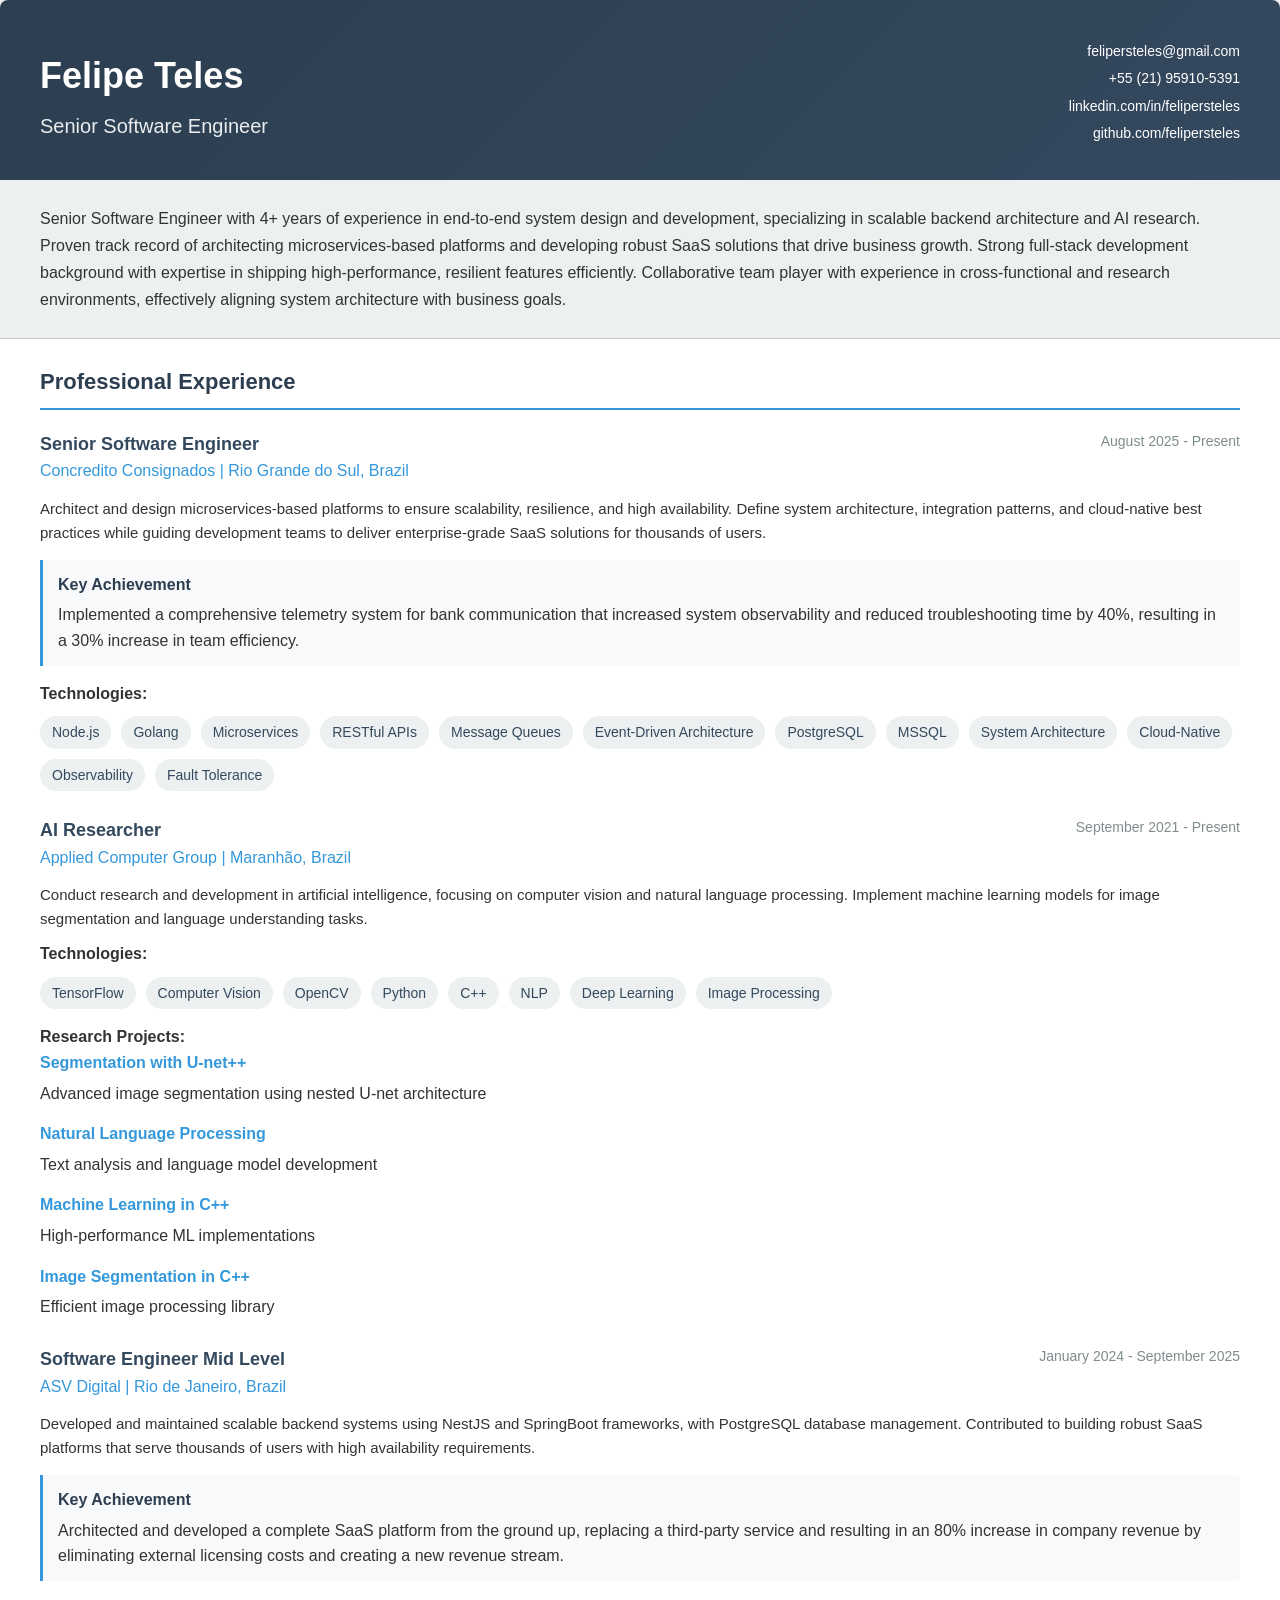
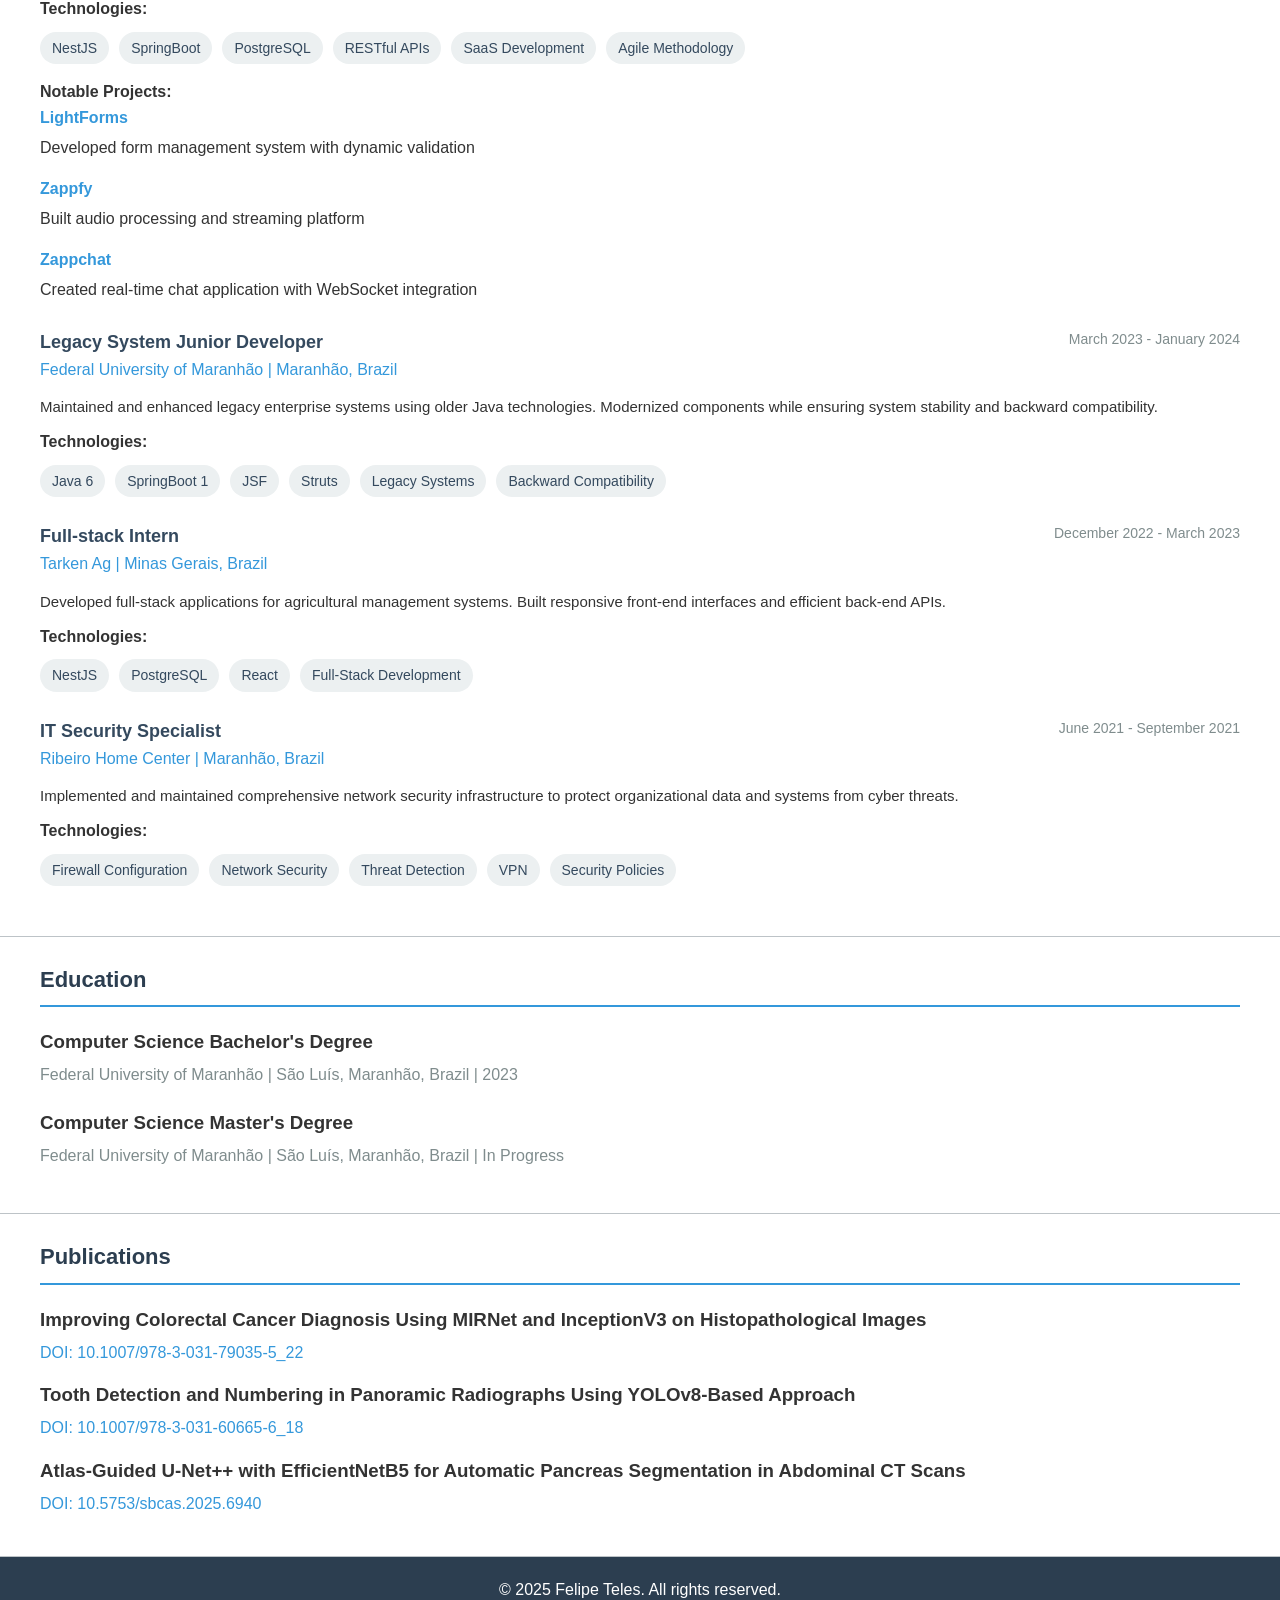
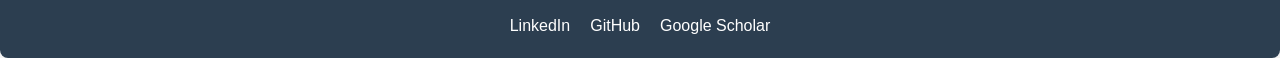
==== commit ae165c0a: "no margin in resume" ====
--- a/resume.html
+++ b/resume.html
@@ -33,8 +33,7 @@
         }
 
         .resume-container {
-            max-width: 900px;
-            margin: 30px auto;
+            margin: 0;
             background: white;
             box-shadow: 0 0 20px rgba(0, 0, 0, 0.1);
             border-radius: 8px;
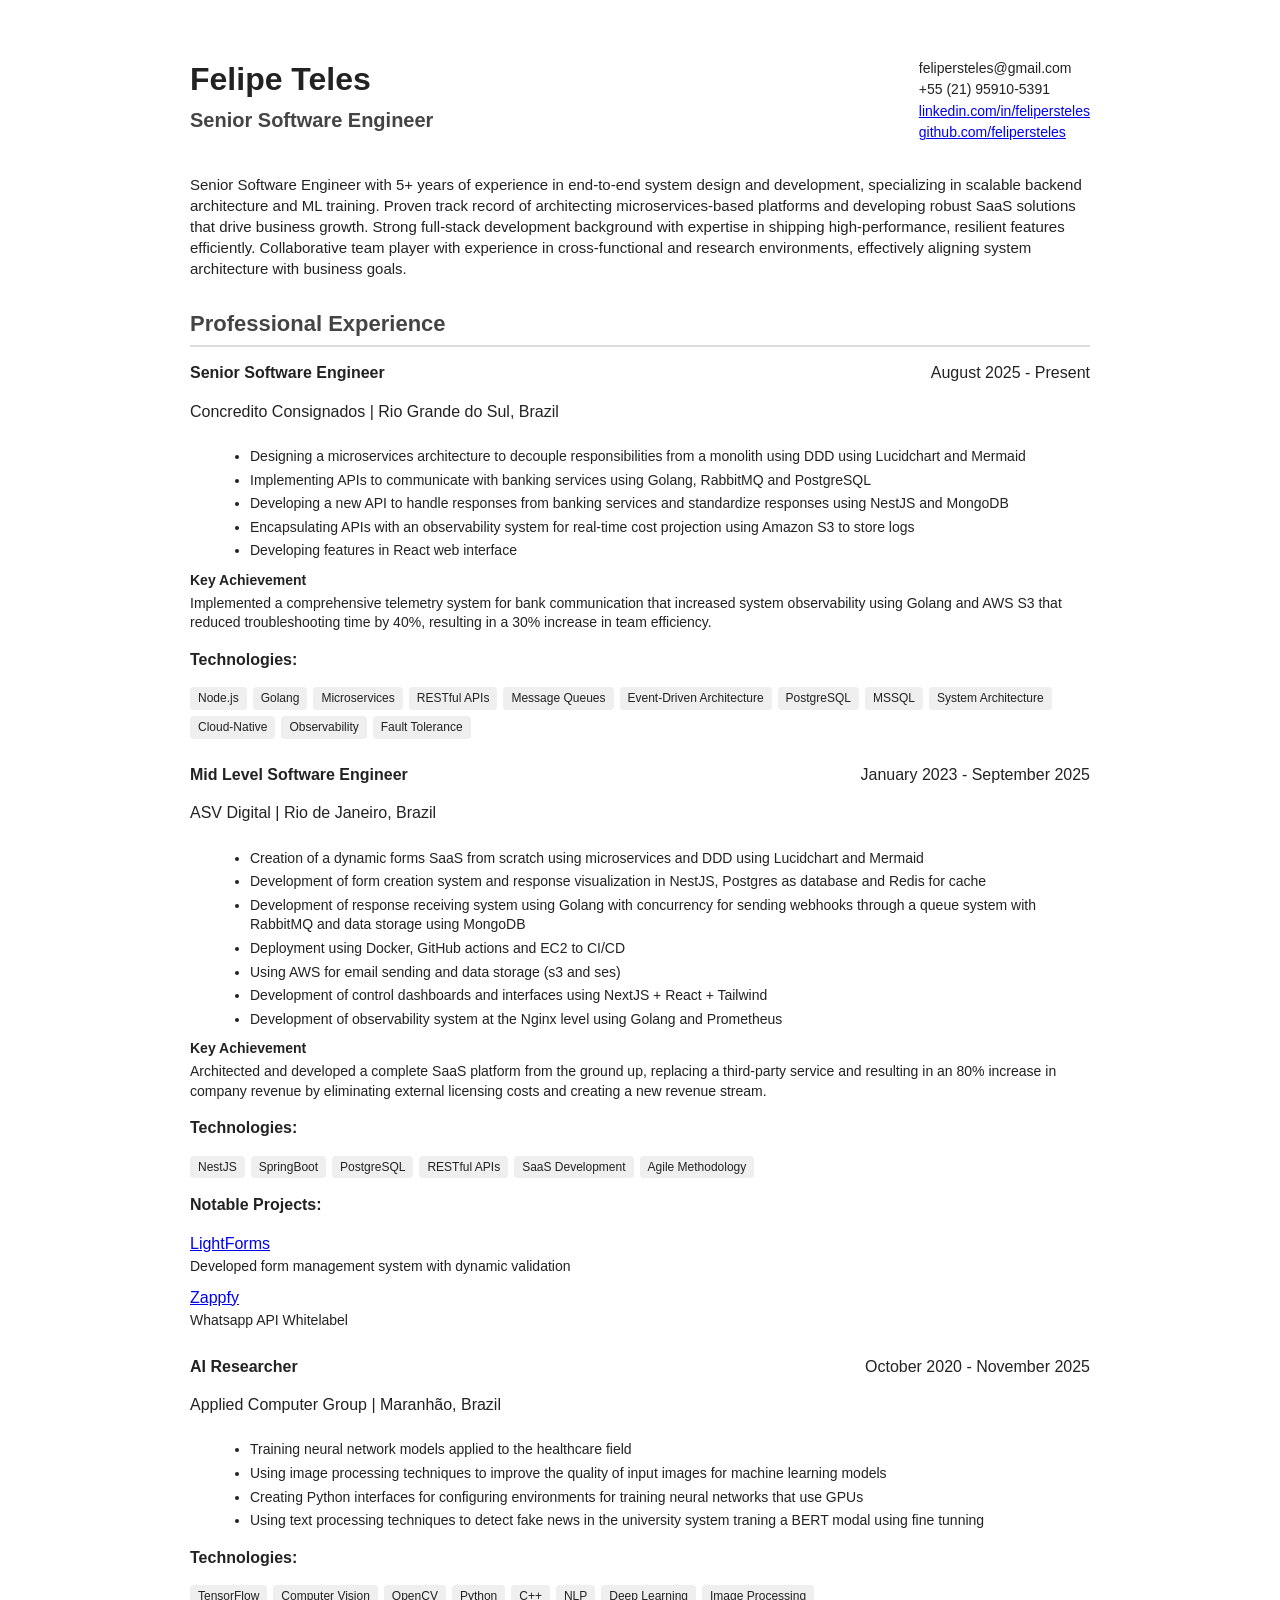
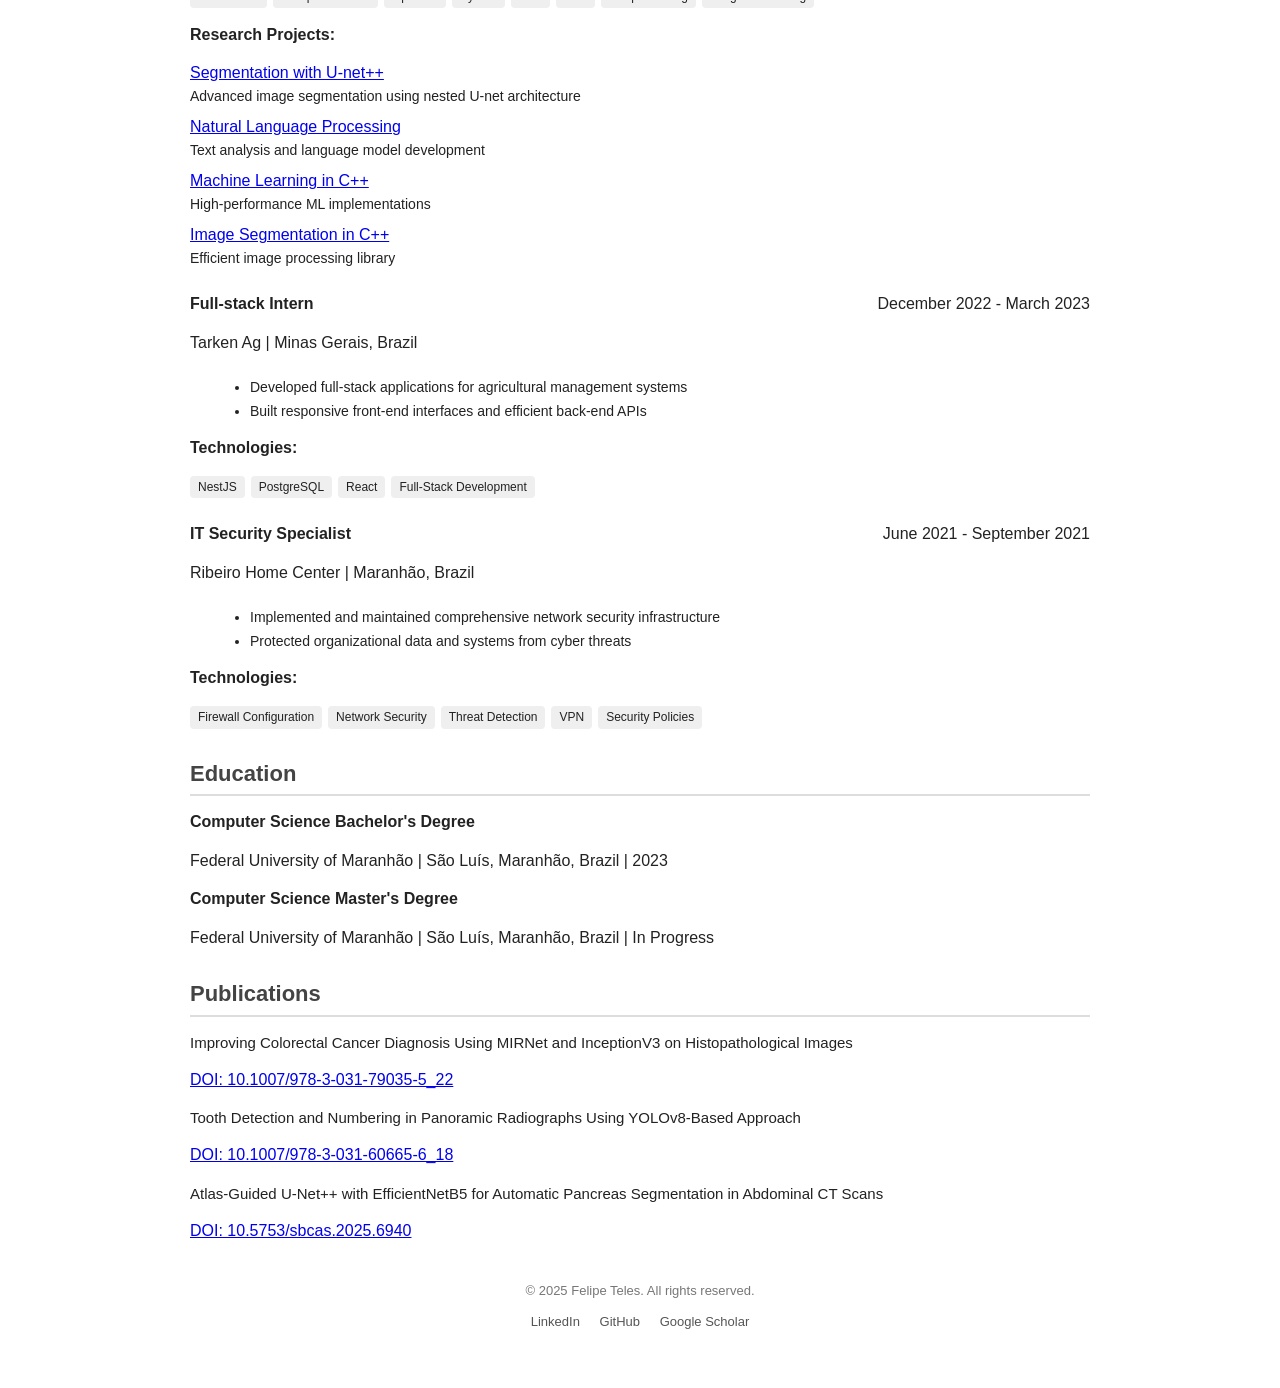
==== commit 72bc44dc: "add: update resume" ====
--- a/resume.html
+++ b/resume.html
@@ -5,119 +5,76 @@
     <meta charset="UTF-8">
     <meta name="viewport" content="width=device-width, initial-scale=1.0">
     <title>Felipe Teles - Senior Software Engineer Resume</title>
+
     <style>
-        :root {
-            --primary-color: #2c3e50;
-            --secondary-color: #3498db;
-            --accent-color: #2980b9;
-            --light-color: #ecf0f1;
-            --dark-color: #34495e;
-            --text-color: #333;
-            --light-text: #7f8c8d;
-            --border-color: #bdc3c7;
-        }
-
-        * {
+        /* Base layout */
+        body {
+            font-family: Arial, Helvetica, sans-serif;
+            line-height: 1.4;
+            color: #222;
             margin: 0;
             padding: 0;
-            box-sizing: border-box;
-        }
-
-        body {
-            font-family: 'Segoe UI', Tahoma, Geneva, Verdana, sans-serif;
-            line-height: 1.6;
-            color: var(--text-color);
-            background-color: #f9f9f9;
-            padding: 0;
+            background: #fff;
+        }
+
+        .resume-container {
+            max-width: 900px;
+            margin: 0 auto;
+            padding: 1.5cm 1.2cm;
+            /* PDF-safe spacing */
+        }
+
+        /* Headers */
+        h1 {
+            font-size: 32px;
             margin: 0;
-        }
-
-        .resume-container {
+            font-weight: 700;
+        }
+
+        h2 {
+            font-size: 20px;
+            margin: 5px 0 15px;
+            font-weight: 600;
+            color: #444;
+        }
+
+        h3 {
+            font-size: 16px;
+            font-weight: 600;
             margin: 0;
-            background: white;
-            box-shadow: 0 0 20px rgba(0, 0, 0, 0.1);
-            border-radius: 8px;
-            overflow: hidden;
-        }
-
+            color: #222;
+        }
+
+        .section-title {
+            font-size: 22px;
+            font-weight: bold;
+            border-bottom: 2px solid #ddd;
+            padding-bottom: 5px;
+            margin-top: 30px;
+            margin-bottom: 15px;
+        }
+
+        /* Header */
         .header {
-            background: linear-gradient(135deg, var(--primary-color), var(--dark-color));
-            color: white;
-            padding: 40px 40px 30px;
-            position: relative;
-        }
-
-        .header-content {
             display: flex;
             justify-content: space-between;
-            align-items: center;
-        }
-
-        .name-title h1 {
-            font-size: 36px;
-            margin-bottom: 5px;
-            font-weight: 700;
-        }
-
-        .name-title h2 {
-            font-size: 20px;
-            font-weight: 400;
-            opacity: 0.9;
-        }
-
-        .contact-info {
-            text-align: right;
+            align-items: flex-start;
+            margin-bottom: 25px;
         }
 
         .contact-info p {
-            margin-bottom: 5px;
+            margin: 2px 0;
             font-size: 14px;
         }
 
-        .contact-info a {
-            color: white;
-            text-decoration: none;
-        }
-
-        .contact-info a:hover {
-            text-decoration: underline;
-        }
-
-        .summary {
-            padding: 25px 40px;
-            background-color: var(--light-color);
-            border-bottom: 1px solid var(--border-color);
-        }
-
+        /* Summary */
         .summary p {
-            font-size: 16px;
-            line-height: 1.7;
-        }
-
-        .section {
-            padding: 25px 40px;
-            border-bottom: 1px solid var(--border-color);
-        }
-
-        .section:last-child {
-            border-bottom: none;
-        }
-
-        .section-title {
-            font-size: 22px;
-            color: var(--primary-color);
-            margin-bottom: 20px;
-            padding-bottom: 8px;
-            border-bottom: 2px solid var(--secondary-color);
-            display: flex;
-            align-items: center;
-        }
-
-        .section-title i {
-            margin-right: 10px;
-            color: var(--secondary-color);
-        }
-
+            font-size: 15px;
+            margin-top: 5px;
+            margin-bottom: 15px;
+        }
+
+        /* Experience Items */
         .experience-item {
             margin-bottom: 25px;
         }
@@ -125,146 +82,104 @@
         .experience-header {
             display: flex;
             justify-content: space-between;
-            align-items: flex-start;
+            align-items: baseline;
             margin-bottom: 8px;
         }
 
-        .job-title {
-            font-size: 18px;
-            font-weight: 600;
-            color: var(--dark-color);
-        }
-
-        .company {
-            font-weight: 500;
-            color: var(--secondary-color);
-            margin-bottom: 5px;
-        }
-
-        .date {
-            color: var(--light-text);
+        .experience-item ul {
+            margin: 4px 0 10px 20px;
+        }
+
+        .experience-item li {
+            margin-bottom: 4px;
             font-size: 14px;
-            white-space: nowrap;
-        }
-
-        .description {
-            margin-bottom: 10px;
-            font-size: 15px;
-        }
-
-        .achievement {
-            background-color: #f8f9fa;
-            padding: 12px 15px;
-            border-left: 3px solid var(--secondary-color);
-            margin: 15px 0;
-            border-radius: 0 4px 4px 0;
-        }
-
+        }
+
+        /* Achievements */
         .achievement-title {
             font-weight: 600;
-            margin-bottom: 5px;
-            color: var(--primary-color);
-        }
-
+            margin-bottom: 3px;
+            font-size: 14px;
+        }
+
+        .achievement p {
+            margin: 0 0 10px 0;
+            font-size: 14px;
+        }
+
+        /* Skill Tags */
         .skills-list {
+            margin-top: 5px;
             display: flex;
             flex-wrap: wrap;
-            gap: 10px;
-            margin-top: 10px;
+            gap: 6px;
         }
 
         .skill-tag {
-            background-color: var(--light-color);
-            padding: 5px 12px;
-            border-radius: 20px;
+            background: #efefef;
+            padding: 3px 8px;
+            border-radius: 4px;
+            font-size: 12px;
+        }
+
+        /* Projects */
+        .project-item {
+            margin-bottom: 10px;
+        }
+
+        .project-item p {
+            margin: 2px 0 0;
             font-size: 14px;
-            color: var(--dark-color);
-        }
-
-        .projects-list {
-            margin-top: 15px;
-        }
-
-        .project-item {
-            margin-bottom: 15px;
-        }
-
-        .project-title {
-            font-weight: 600;
-            margin-bottom: 5px;
-        }
-
-        .project-link {
-            color: var(--secondary-color);
+        }
+
+        /* Publication Section */
+        .publication-item {
+            margin-bottom: 10px;
+        }
+
+        .publication-title {
+            font-size: 15px;
+            font-weight: 500;
+            margin: 0;
+        }
+
+        /* Footer */
+        .footer {
+            margin-top: 40px;
+            text-align: center;
+            font-size: 13px;
+            color: #777;
+        }
+
+        .footer-links {
+            margin-top: 5px;
+        }
+
+        .footer-links a {
+            margin: 0 8px;
+            color: #555;
             text-decoration: none;
         }
 
-        .project-link:hover {
-            text-decoration: underline;
-        }
-
-        .education-item {
-            margin-bottom: 20px;
-        }
-
-        .education-degree {
-            font-weight: 600;
-            margin-bottom: 5px;
-        }
-
-        .education-details {
-            color: var(--light-text);
-        }
-
-        .publication-item {
-            margin-bottom: 15px;
-        }
-
-        .publication-title {
-            font-weight: 600;
-            margin-bottom: 5px;
-        }
-
-        .footer {
-            background-color: var(--primary-color);
-            color: white;
-            padding: 20px 40px;
-            text-align: center;
-        }
-
-        .footer-links {
-            display: flex;
-            justify-content: center;
-            gap: 20px;
-            margin-top: 10px;
-        }
-
-        .footer-links a {
-            color: white;
-            text-decoration: none;
-        }
-
-        .footer-links a:hover {
-            text-decoration: underline;
-        }
-
-        @media (max-width: 768px) {
-            .header-content {
-                flex-direction: column;
-                text-align: center;
+        /* PRINT SAFE RULES */
+        @media print {
+            body {
+                background: none;
             }
 
-            .contact-info {
-                text-align: center;
-                margin-top: 15px;
+            .resume-container {
+                padding: 0.8cm;
             }
 
-            .experience-header {
-                flex-direction: column;
+            a {
+                color: black;
+                text-decoration: none;
             }
 
-            .date {
-                margin-top: 5px;
+            .skill-tag {
+                border: 1px solid #ccc;
+                /* ensures visible when printing */
+                background: #f9f9f9;
             }
         }
     </style>
@@ -273,24 +188,22 @@
 <body>
     <div class="resume-container">
         <div class="header">
-            <div class="header-content">
-                <div class="name-title">
-                    <h1>Felipe Teles</h1>
-                    <h2>Senior Software Engineer</h2>
-                </div>
-                <div class="contact-info">
-                    <p>felipersteles@gmail.com</p>
-                    <p>+55 (21) 95910-5391</p>
-                    <p><a href="https://linkedin.com/in/felipersteles">linkedin.com/in/felipersteles</a></p>
-                    <p><a href="https://github.com/felipersteles">github.com/felipersteles</a></p>
-                </div>
+            <div class="name-title">
+                <h1>Felipe Teles</h1>
+                <h2>Senior Software Engineer</h2>
+            </div>
+            <div class="contact-info">
+                <p>felipersteles@gmail.com</p>
+                <p>+55 (21) 95910-5391</p>
+                <p><a href="https://linkedin.com/in/felipersteles">linkedin.com/in/felipersteles</a></p>
+                <p><a href="https://github.com/felipersteles">github.com/felipersteles</a></p>
             </div>
         </div>
 
         <div class="summary">
             <p>
-                Senior Software Engineer with 4+ years of experience in end-to-end system design and development,
-                specializing in scalable backend architecture and AI research. Proven track record of architecting
+                Senior Software Engineer with 5+ years of experience in end-to-end system design and development,
+                specializing in scalable backend architecture and ML training. Proven track record of architecting
                 microservices-based platforms and developing robust SaaS solutions that drive business growth. Strong
                 full-stack development background with expertise in shipping high-performance, resilient features
                 efficiently. Collaborative team player with experience in cross-functional and research environments,
@@ -309,15 +222,25 @@
                     </div>
                     <span class="date">August 2025 - Present</span>
                 </div>
-                <p class="description">Architect and design microservices-based platforms to ensure scalability,
-                    resilience, and high availability. Define system architecture, integration patterns, and
-                    cloud-native best practices while guiding development teams to deliver enterprise-grade SaaS
-                    solutions for thousands of users.</p>
+                <div class="description">
+                    <ul>
+                        <li>Designing a microservices architecture to decouple responsibilities from a monolith using
+                            DDD using Lucidchart and Mermaid</li>
+                        <li>Implementing APIs to communicate with banking services using Golang, RabbitMQ and PostgreSQL
+                        </li>
+                        <li>Developing a new API to handle responses from banking services and standardize responses
+                            using NestJS and MongoDB</li>
+                        <li>Encapsulating APIs with an observability system for real-time cost projection using Amazon
+                            S3 to store logs</li>
+                        <li>Developing features in React web interface</li>
+                    </ul>
+                </div>
 
                 <div class="achievement">
                     <div class="achievement-title">Key Achievement</div>
                     <p>Implemented a comprehensive telemetry system for bank communication that increased system
-                        observability and reduced troubleshooting time by 40%, resulting in a 30% increase in team
+                        observability using Golang and AWS S3 that reduced troubleshooting time by 40%, resulting in a
+                        30% increase in team
                         efficiency.</p>
                 </div>
 
@@ -343,14 +266,79 @@
             <div class="experience-item">
                 <div class="experience-header">
                     <div>
+                        <h3 class="job-title">Mid Level Software Engineer</h3>
+                        <p class="company">ASV Digital | Rio de Janeiro, Brazil</p>
+                    </div>
+                    <span class="date">January 2023 - September 2025</span>
+                </div>
+                <div class="description">
+                    <ul>
+                        <li>Creation of a dynamic forms SaaS from scratch using microservices and DDD using Lucidchart
+                            and Mermaid</li>
+                        <li>Development of form creation system and response visualization in NestJS, Postgres as
+                            database and Redis for cache</li>
+                        <li>Development of response receiving system using Golang with concurrency for sending webhooks
+                            through a queue system with RabbitMQ and data storage using MongoDB</li>
+                        <li>Deployment using Docker, GitHub actions and EC2 to CI/CD</li>
+                        <li>Using AWS for email sending and data storage (s3 and ses)</li>
+                        <li>Development of control dashboards and interfaces using NextJS + React + Tailwind</li>
+                        <li>Development of observability system at the Nginx level using Golang and Prometheus</li>
+                    </ul>
+                </div>
+
+                <div class="achievement">
+                    <div class="achievement-title">Key Achievement</div>
+                    <p>Architected and developed a complete SaaS platform from the ground up, replacing a third-party
+                        service and resulting in an 80% increase in company revenue by eliminating external licensing
+                        costs and creating a new revenue stream.</p>
+                </div>
+
+                <div class="skills">
+                    <p><strong>Technologies:</strong></p>
+                    <div class="skills-list">
+                        <span class="skill-tag">NestJS</span>
+                        <span class="skill-tag">SpringBoot</span>
+                        <span class="skill-tag">PostgreSQL</span>
+                        <span class="skill-tag">RESTful APIs</span>
+                        <span class="skill-tag">SaaS Development</span>
+                        <span class="skill-tag">Agile Methodology</span>
+                    </div>
+                </div>
+
+                <div class="projects-list">
+                    <p><strong>Notable Projects:</strong></p>
+                    <div class="project-item">
+                        <div class="project-title"><a href="https://www.lightforms.io/"
+                                class="project-link">LightForms</a></div>
+                        <p>Developed form management system with dynamic validation</p>
+                    </div>
+                    <div class="project-item">
+                        <div class="project-title"><a href="https://www.zappfy.io" class="project-link">Zappfy</a></div>
+                        <p>Whatsapp API Whitelabel</p>
+                    </div>
+                </div>
+            </div>
+
+            <div class="experience-item">
+                <div class="experience-header">
+                    <div>
                         <h3 class="job-title">AI Researcher</h3>
                         <p class="company">Applied Computer Group | Maranhão, Brazil</p>
                     </div>
-                    <span class="date">September 2021 - Present</span>
-                </div>
-                <p class="description">Conduct research and development in artificial intelligence, focusing on computer
-                    vision and natural language processing. Implement machine learning models for image segmentation and
-                    language understanding tasks.</p>
+                    <span class="date">October 2020 - November 2025</span>
+                </div>
+
+                <div class="description">
+                    <ul>
+                        <li>Training neural network models applied to the healthcare field</li>
+                        <li>Using image processing techniques to improve the quality of input images for machine
+                            learning models</li>
+                        <li>Creating Python interfaces for configuring environments for training neural networks that
+                            use GPUs</li>
+                        <li>Using text processing techniques to detect fake news in the university system traning a BERT
+                            modal using fine tunning</li>
+                    </ul>
+                </div>
 
                 <div class="skills">
                     <p><strong>Technologies:</strong></p>
@@ -391,57 +379,7 @@
                 </div>
             </div>
 
-            <div class="experience-item">
-                <div class="experience-header">
-                    <div>
-                        <h3 class="job-title">Software Engineer Mid Level</h3>
-                        <p class="company">ASV Digital | Rio de Janeiro, Brazil</p>
-                    </div>
-                    <span class="date">January 2024 - September 2025</span>
-                </div>
-                <p class="description">Developed and maintained scalable backend systems using NestJS and SpringBoot
-                    frameworks, with PostgreSQL database management. Contributed to building robust SaaS platforms that
-                    serve thousands of users with high availability requirements.</p>
-
-                <div class="achievement">
-                    <div class="achievement-title">Key Achievement</div>
-                    <p>Architected and developed a complete SaaS platform from the ground up, replacing a third-party
-                        service and resulting in an 80% increase in company revenue by eliminating external licensing
-                        costs and creating a new revenue stream.</p>
-                </div>
-
-                <div class="skills">
-                    <p><strong>Technologies:</strong></p>
-                    <div class="skills-list">
-                        <span class="skill-tag">NestJS</span>
-                        <span class="skill-tag">SpringBoot</span>
-                        <span class="skill-tag">PostgreSQL</span>
-                        <span class="skill-tag">RESTful APIs</span>
-                        <span class="skill-tag">SaaS Development</span>
-                        <span class="skill-tag">Agile Methodology</span>
-                    </div>
-                </div>
-
-                <div class="projects-list">
-                    <p><strong>Notable Projects:</strong></p>
-                    <div class="project-item">
-                        <div class="project-title"><a href="https://www.lightforms.io/"
-                                class="project-link">LightForms</a></div>
-                        <p>Developed form management system with dynamic validation</p>
-                    </div>
-                    <div class="project-item">
-                        <div class="project-title"><a href="https://www.zappfy.io" class="project-link">Zappfy</a></div>
-                        <p>Built audio processing and streaming platform</p>
-                    </div>
-                    <div class="project-item">
-                        <div class="project-title"><a href="https://www.zappchat.io/" class="project-link">Zappchat</a>
-                        </div>
-                        <p>Created real-time chat application with WebSocket integration</p>
-                    </div>
-                </div>
-            </div>
-
-            <div class="experience-item">
+            <div style="display: none;" class="experience-item">
                 <div class="experience-header">
                     <div>
                         <h3 class="job-title">Legacy System Junior Developer</h3>
@@ -449,8 +387,14 @@
                     </div>
                     <span class="date">March 2023 - January 2024</span>
                 </div>
-                <p class="description">Maintained and enhanced legacy enterprise systems using older Java technologies.
-                    Modernized components while ensuring system stability and backward compatibility.</p>
+                <div class="description">
+                    <ul>
+                        <li>Maintained and enhanced legacy enterprise systems using older Java technologies</li>
+                        <li>Backend developemnet using Springboot 1 with hibernate framework and postgres database</li>
+                        <li>Backend developemnet using Springboot 1 with hibernate framework and postgres database</li>
+                        <li>Modernized components while ensuring system stability and backward compatibility</li>
+                    </ul>
+                </div>
 
                 <div class="skills">
                     <p><strong>Technologies:</strong></p>
@@ -473,8 +417,12 @@
                     </div>
                     <span class="date">December 2022 - March 2023</span>
                 </div>
-                <p class="description">Developed full-stack applications for agricultural management systems. Built
-                    responsive front-end interfaces and efficient back-end APIs.</p>
+                <div class="description">
+                    <ul>
+                        <li>Developed full-stack applications for agricultural management systems</li>
+                        <li>Built responsive front-end interfaces and efficient back-end APIs</li>
+                    </ul>
+                </div>
 
                 <div class="skills">
                     <p><strong>Technologies:</strong></p>
@@ -495,8 +443,12 @@
                     </div>
                     <span class="date">June 2021 - September 2021</span>
                 </div>
-                <p class="description">Implemented and maintained comprehensive network security infrastructure to
-                    protect organizational data and systems from cyber threats.</p>
+                <div class="description">
+                    <ul>
+                        <li>Implemented and maintained comprehensive network security infrastructure</li>
+                        <li>Protected organizational data and systems from cyber threats</li>
+                    </ul>
+                </div>
 
                 <div class="skills">
                     <p><strong>Technologies:</strong></p>
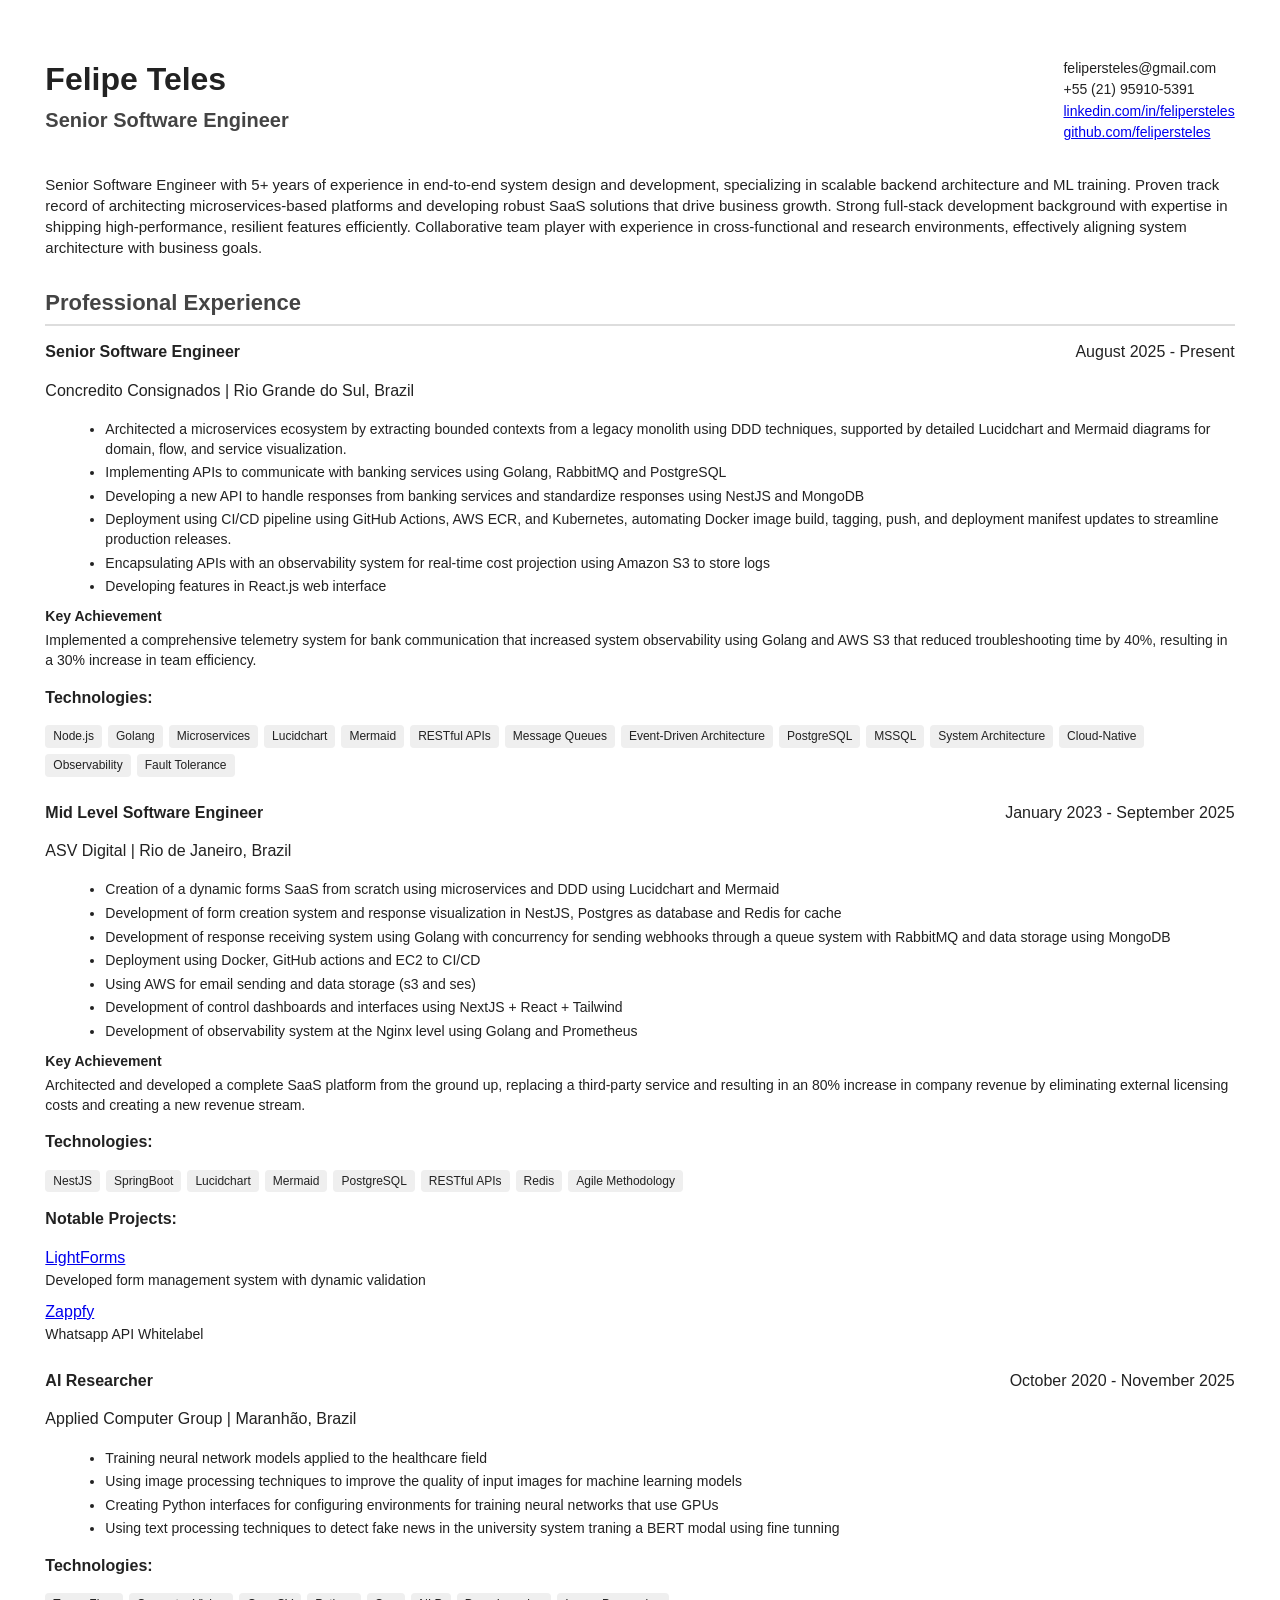
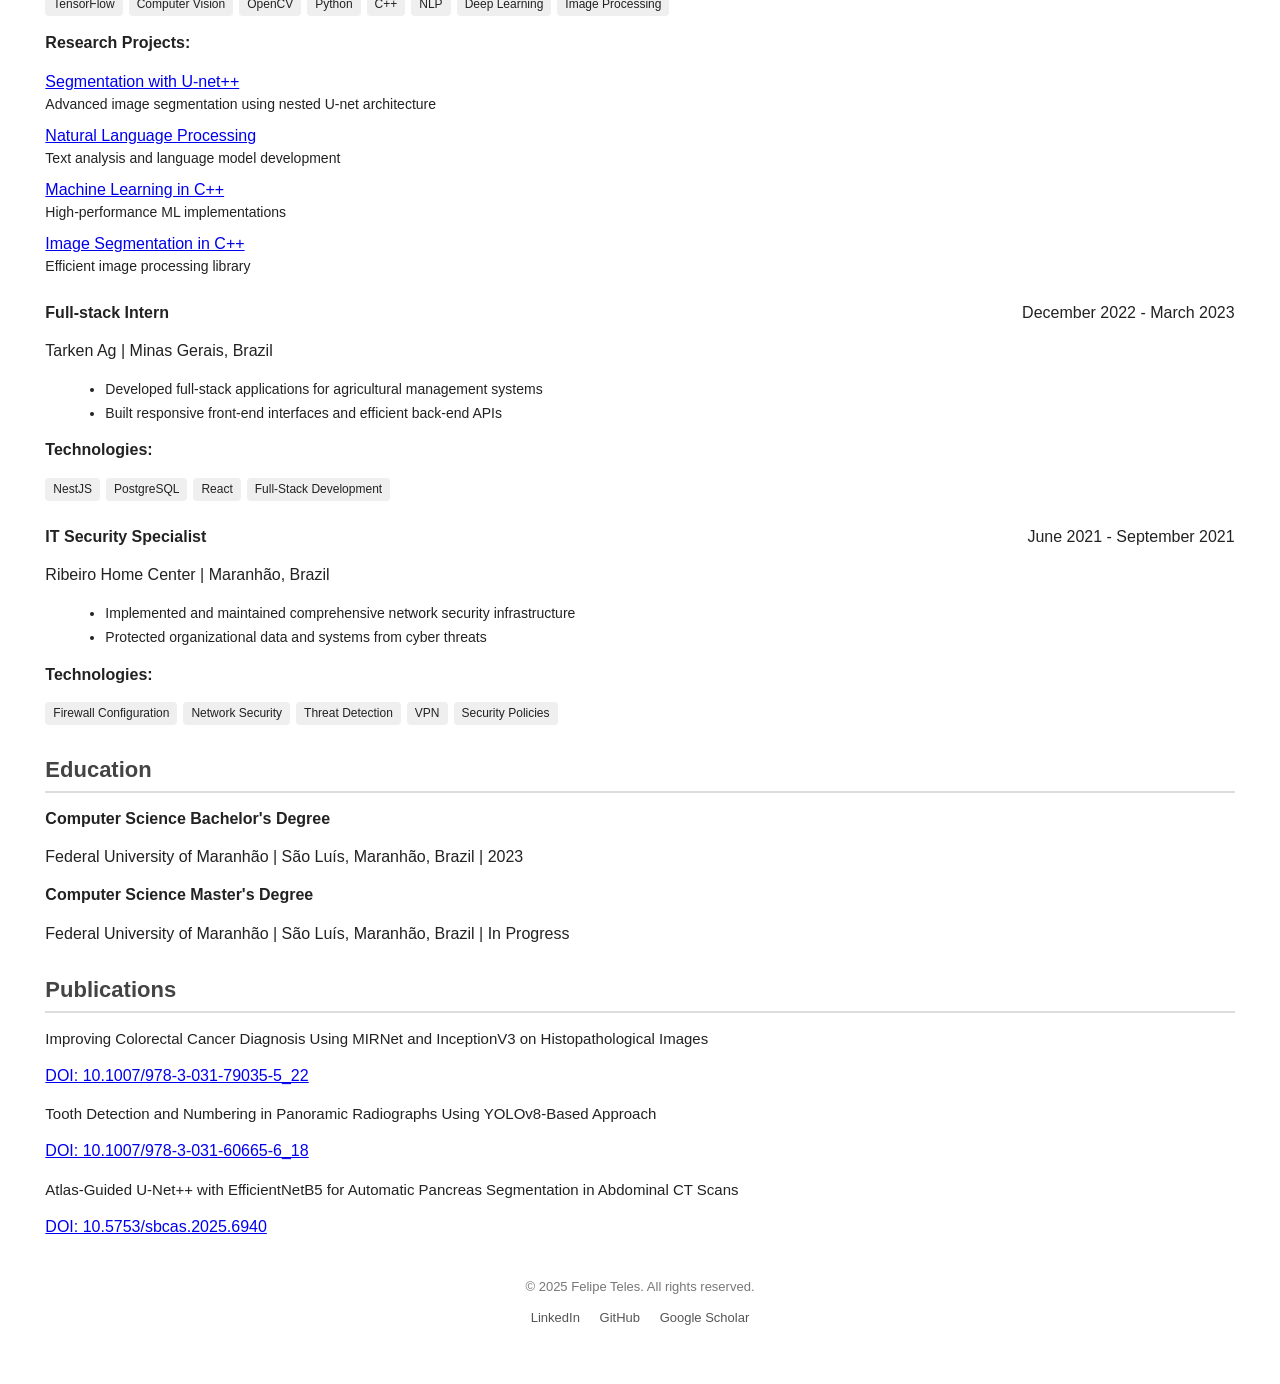
==== commit b6977f9a: "fix resume style and add some items" ====
--- a/resume.html
+++ b/resume.html
@@ -18,7 +18,6 @@
         }
 
         .resume-container {
-            max-width: 900px;
             margin: 0 auto;
             padding: 1.5cm 1.2cm;
             /* PDF-safe spacing */
@@ -83,11 +82,11 @@
             display: flex;
             justify-content: space-between;
             align-items: baseline;
-            margin-bottom: 8px;
+            margin-bottom: 2px;
         }
 
         .experience-item ul {
-            margin: 4px 0 10px 20px;
+            margin: 2px 0 10px 20px;
         }
 
         .experience-item li {
@@ -103,7 +102,7 @@
         }
 
         .achievement p {
-            margin: 0 0 10px 0;
+            margin: 5px 0 10px 0;
             font-size: 14px;
         }
 
@@ -224,15 +223,19 @@
                 </div>
                 <div class="description">
                     <ul>
-                        <li>Designing a microservices architecture to decouple responsibilities from a monolith using
-                            DDD using Lucidchart and Mermaid</li>
+                        <li>Architected a microservices ecosystem by extracting bounded contexts from a legacy monolith
+                            using DDD techniques, supported by detailed Lucidchart and Mermaid diagrams for domain,
+                            flow, and service visualization.</li>
                         <li>Implementing APIs to communicate with banking services using Golang, RabbitMQ and PostgreSQL
                         </li>
                         <li>Developing a new API to handle responses from banking services and standardize responses
                             using NestJS and MongoDB</li>
+                        <li>Deployment using CI/CD pipeline using GitHub Actions, AWS ECR, and Kubernetes,
+                            automating Docker image build, tagging, push, and deployment manifest updates to streamline
+                            production releases.</li>
                         <li>Encapsulating APIs with an observability system for real-time cost projection using Amazon
                             S3 to store logs</li>
-                        <li>Developing features in React web interface</li>
+                        <li>Developing features in React.js web interface</li>
                     </ul>
                 </div>
 
@@ -250,6 +253,8 @@
                         <span class="skill-tag">Node.js</span>
                         <span class="skill-tag">Golang</span>
                         <span class="skill-tag">Microservices</span>
+                        <span class="skill-tag">Lucidchart</span>
+                        <span class="skill-tag">Mermaid</span>
                         <span class="skill-tag">RESTful APIs</span>
                         <span class="skill-tag">Message Queues</span>
                         <span class="skill-tag">Event-Driven Architecture</span>
@@ -298,9 +303,11 @@
                     <div class="skills-list">
                         <span class="skill-tag">NestJS</span>
                         <span class="skill-tag">SpringBoot</span>
+                        <span class="skill-tag">Lucidchart</span>
+                        <span class="skill-tag">Mermaid</span>
                         <span class="skill-tag">PostgreSQL</span>
                         <span class="skill-tag">RESTful APIs</span>
-                        <span class="skill-tag">SaaS Development</span>
+                        <span class="skill-tag">Redis</span>
                         <span class="skill-tag">Agile Methodology</span>
                     </div>
                 </div>
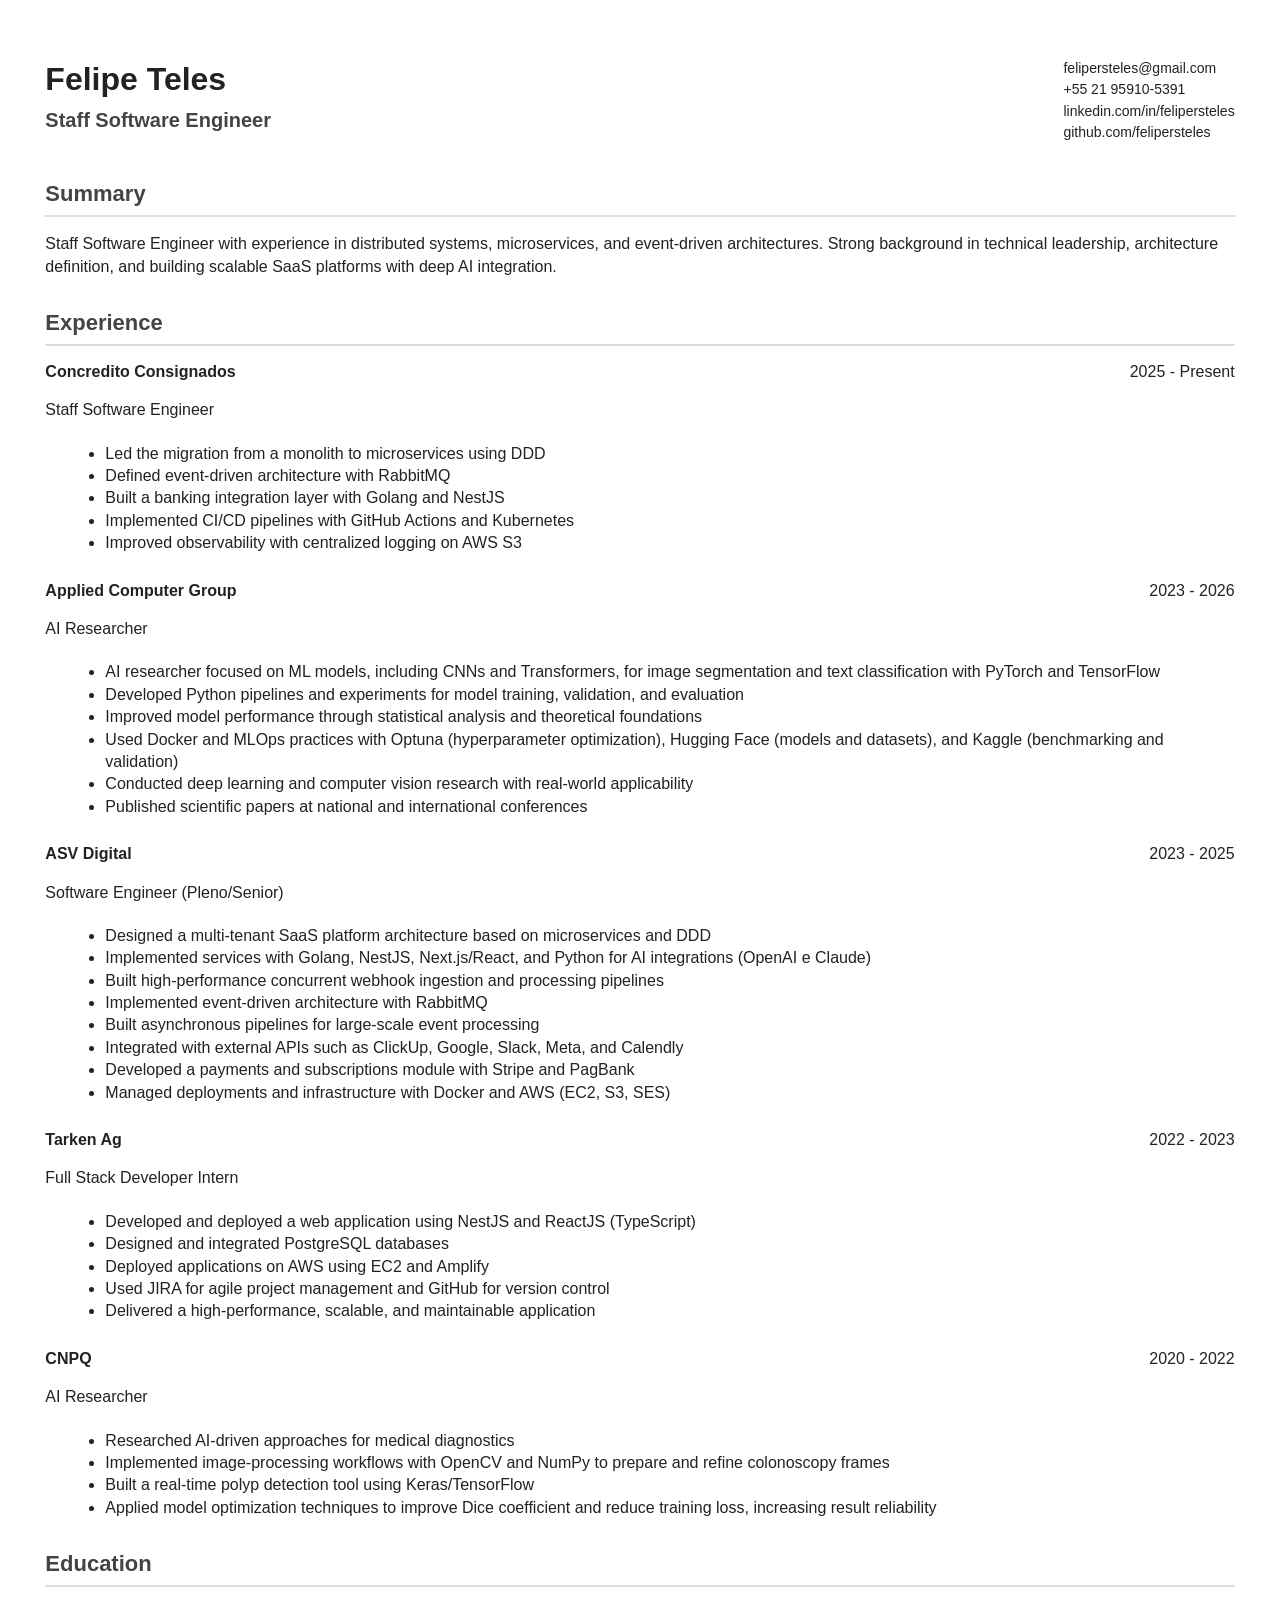
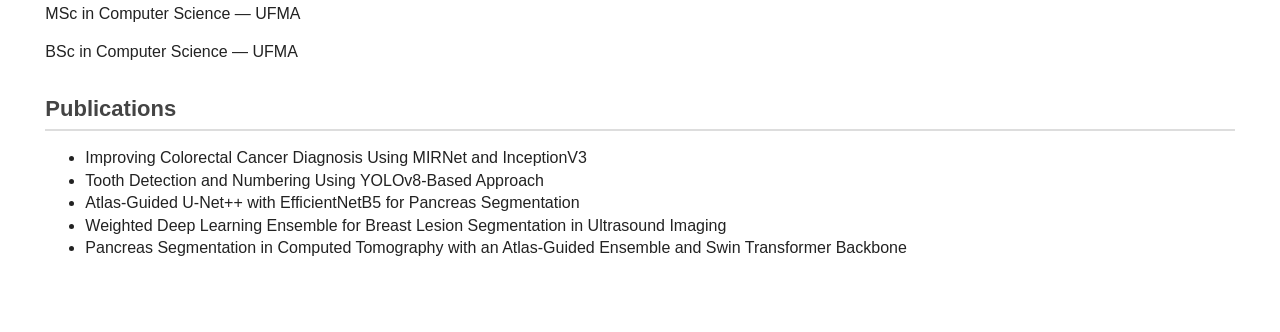
==== commit ea80fe93: "add: improvements on the main page Co-authored-by: Copilot <copilot@github.com>" ====
--- a/resume.html
+++ b/resume.html
@@ -1,13 +1,12 @@
 <!DOCTYPE html>
-<html lang="en">
+<html lang="en-US">
 
 <head>
     <meta charset="UTF-8">
     <meta name="viewport" content="width=device-width, initial-scale=1.0">
-    <title>Felipe Teles - Senior Software Engineer Resume</title>
+    <title>Felipe Teles - Staff Software Engineer</title>
 
     <style>
-        /* Base layout */
         body {
             font-family: Arial, Helvetica, sans-serif;
             line-height: 1.4;
@@ -20,28 +19,22 @@
         .resume-container {
             margin: 0 auto;
             padding: 1.5cm 1.2cm;
-            /* PDF-safe spacing */
-        }
-
-        /* Headers */
+        }
+
         h1 {
             font-size: 32px;
             margin: 0;
-            font-weight: 700;
         }
 
         h2 {
             font-size: 20px;
             margin: 5px 0 15px;
-            font-weight: 600;
             color: #444;
         }
 
         h3 {
             font-size: 16px;
-            font-weight: 600;
             margin: 0;
-            color: #222;
         }
 
         .section-title {
@@ -53,11 +46,9 @@
             margin-bottom: 15px;
         }
 
-        /* Header */
         .header {
             display: flex;
             justify-content: space-between;
-            align-items: flex-start;
             margin-bottom: 25px;
         }
 
@@ -66,14 +57,6 @@
             font-size: 14px;
         }
 
-        /* Summary */
-        .summary p {
-            font-size: 15px;
-            margin-top: 5px;
-            margin-bottom: 15px;
-        }
-
-        /* Experience Items */
         .experience-item {
             margin-bottom: 25px;
         }
@@ -81,34 +64,13 @@
         .experience-header {
             display: flex;
             justify-content: space-between;
-            align-items: baseline;
-            margin-bottom: 2px;
         }
 
         .experience-item ul {
-            margin: 2px 0 10px 20px;
-        }
-
-        .experience-item li {
-            margin-bottom: 4px;
-            font-size: 14px;
-        }
-
-        /* Achievements */
-        .achievement-title {
-            font-weight: 600;
-            margin-bottom: 3px;
-            font-size: 14px;
-        }
-
-        .achievement p {
-            margin: 5px 0 10px 0;
-            font-size: 14px;
-        }
-
-        /* Skill Tags */
+            margin: 5px 0 10px 20px;
+        }
+
         .skills-list {
-            margin-top: 5px;
             display: flex;
             flex-wrap: wrap;
             gap: 6px;
@@ -121,64 +83,9 @@
             font-size: 12px;
         }
 
-        /* Projects */
-        .project-item {
-            margin-bottom: 10px;
-        }
-
-        .project-item p {
-            margin: 2px 0 0;
-            font-size: 14px;
-        }
-
-        /* Publication Section */
-        .publication-item {
-            margin-bottom: 10px;
-        }
-
-        .publication-title {
-            font-size: 15px;
-            font-weight: 500;
-            margin: 0;
-        }
-
-        /* Footer */
-        .footer {
-            margin-top: 40px;
-            text-align: center;
-            font-size: 13px;
-            color: #777;
-        }
-
-        .footer-links {
-            margin-top: 5px;
-        }
-
-        .footer-links a {
-            margin: 0 8px;
-            color: #555;
-            text-decoration: none;
-        }
-
-        /* PRINT SAFE RULES */
         @media print {
-            body {
-                background: none;
-            }
-
             .resume-container {
-                padding: 0.8cm;
-            }
-
-            a {
-                color: black;
-                text-decoration: none;
-            }
-
-            .skill-tag {
-                border: 1px solid #ccc;
-                /* ensures visible when printing */
-                background: #f9f9f9;
+                padding: 1cm;
             }
         }
     </style>
@@ -186,337 +93,151 @@
 
 <body>
     <div class="resume-container">
+
         <div class="header">
-            <div class="name-title">
+            <div>
                 <h1>Felipe Teles</h1>
-                <h2>Senior Software Engineer</h2>
+                <h2>Staff Software Engineer</h2>
             </div>
             <div class="contact-info">
                 <p>felipersteles@gmail.com</p>
-                <p>+55 (21) 95910-5391</p>
-                <p><a href="https://linkedin.com/in/felipersteles">linkedin.com/in/felipersteles</a></p>
-                <p><a href="https://github.com/felipersteles">github.com/felipersteles</a></p>
-            </div>
-        </div>
-
-        <div class="summary">
+                <p>+55 21 95910-5391</p>
+                <p>linkedin.com/in/felipersteles</p>
+                <p>github.com/felipersteles</p>
+            </div>
+        </div>
+
+        <div class="section">
+            <h2 class="section-title">Summary</h2>
             <p>
-                Senior Software Engineer with 5+ years of experience in end-to-end system design and development,
-                specializing in scalable backend architecture and ML training. Proven track record of architecting
-                microservices-based platforms and developing robust SaaS solutions that drive business growth. Strong
-                full-stack development background with expertise in shipping high-performance, resilient features
-                efficiently. Collaborative team player with experience in cross-functional and research environments,
-                effectively aligning system architecture with business goals.
+                Staff Software Engineer with experience in distributed systems, microservices, and event-driven
+                architectures.
+                Strong background in technical leadership, architecture definition, and building scalable SaaS
+                platforms with deep AI integration.
             </p>
         </div>
 
         <div class="section">
-            <h2 class="section-title">Professional Experience</h2>
-
-            <div class="experience-item">
-                <div class="experience-header">
-                    <div>
-                        <h3 class="job-title">Senior Software Engineer</h3>
-                        <p class="company">Concredito Consignados | Rio Grande do Sul, Brazil</p>
-                    </div>
-                    <span class="date">August 2025 - Present</span>
-                </div>
-                <div class="description">
-                    <ul>
-                        <li>Architected a microservices ecosystem by extracting bounded contexts from a legacy monolith
-                            using DDD techniques, supported by detailed Lucidchart and Mermaid diagrams for domain,
-                            flow, and service visualization.</li>
-                        <li>Implementing APIs to communicate with banking services using Golang, RabbitMQ and PostgreSQL
-                        </li>
-                        <li>Developing a new API to handle responses from banking services and standardize responses
-                            using NestJS and MongoDB</li>
-                        <li>Deployment using CI/CD pipeline using GitHub Actions, AWS ECR, and Kubernetes,
-                            automating Docker image build, tagging, push, and deployment manifest updates to streamline
-                            production releases.</li>
-                        <li>Encapsulating APIs with an observability system for real-time cost projection using Amazon
-                            S3 to store logs</li>
-                        <li>Developing features in React.js web interface</li>
-                    </ul>
-                </div>
-
-                <div class="achievement">
-                    <div class="achievement-title">Key Achievement</div>
-                    <p>Implemented a comprehensive telemetry system for bank communication that increased system
-                        observability using Golang and AWS S3 that reduced troubleshooting time by 40%, resulting in a
-                        30% increase in team
-                        efficiency.</p>
-                </div>
-
-                <div class="skills">
-                    <p><strong>Technologies:</strong></p>
-                    <div class="skills-list">
-                        <span class="skill-tag">Node.js</span>
-                        <span class="skill-tag">Golang</span>
-                        <span class="skill-tag">Microservices</span>
-                        <span class="skill-tag">Lucidchart</span>
-                        <span class="skill-tag">Mermaid</span>
-                        <span class="skill-tag">RESTful APIs</span>
-                        <span class="skill-tag">Message Queues</span>
-                        <span class="skill-tag">Event-Driven Architecture</span>
-                        <span class="skill-tag">PostgreSQL</span>
-                        <span class="skill-tag">MSSQL</span>
-                        <span class="skill-tag">System Architecture</span>
-                        <span class="skill-tag">Cloud-Native</span>
-                        <span class="skill-tag">Observability</span>
-                        <span class="skill-tag">Fault Tolerance</span>
-                    </div>
-                </div>
-            </div>
-
-            <div class="experience-item">
-                <div class="experience-header">
-                    <div>
-                        <h3 class="job-title">Mid Level Software Engineer</h3>
-                        <p class="company">ASV Digital | Rio de Janeiro, Brazil</p>
-                    </div>
-                    <span class="date">January 2023 - September 2025</span>
-                </div>
-                <div class="description">
-                    <ul>
-                        <li>Creation of a dynamic forms SaaS from scratch using microservices and DDD using Lucidchart
-                            and Mermaid</li>
-                        <li>Development of form creation system and response visualization in NestJS, Postgres as
-                            database and Redis for cache</li>
-                        <li>Development of response receiving system using Golang with concurrency for sending webhooks
-                            through a queue system with RabbitMQ and data storage using MongoDB</li>
-                        <li>Deployment using Docker, GitHub actions and EC2 to CI/CD</li>
-                        <li>Using AWS for email sending and data storage (s3 and ses)</li>
-                        <li>Development of control dashboards and interfaces using NextJS + React + Tailwind</li>
-                        <li>Development of observability system at the Nginx level using Golang and Prometheus</li>
-                    </ul>
-                </div>
-
-                <div class="achievement">
-                    <div class="achievement-title">Key Achievement</div>
-                    <p>Architected and developed a complete SaaS platform from the ground up, replacing a third-party
-                        service and resulting in an 80% increase in company revenue by eliminating external licensing
-                        costs and creating a new revenue stream.</p>
-                </div>
-
-                <div class="skills">
-                    <p><strong>Technologies:</strong></p>
-                    <div class="skills-list">
-                        <span class="skill-tag">NestJS</span>
-                        <span class="skill-tag">SpringBoot</span>
-                        <span class="skill-tag">Lucidchart</span>
-                        <span class="skill-tag">Mermaid</span>
-                        <span class="skill-tag">PostgreSQL</span>
-                        <span class="skill-tag">RESTful APIs</span>
-                        <span class="skill-tag">Redis</span>
-                        <span class="skill-tag">Agile Methodology</span>
-                    </div>
-                </div>
-
-                <div class="projects-list">
-                    <p><strong>Notable Projects:</strong></p>
-                    <div class="project-item">
-                        <div class="project-title"><a href="https://www.lightforms.io/"
-                                class="project-link">LightForms</a></div>
-                        <p>Developed form management system with dynamic validation</p>
-                    </div>
-                    <div class="project-item">
-                        <div class="project-title"><a href="https://www.zappfy.io" class="project-link">Zappfy</a></div>
-                        <p>Whatsapp API Whitelabel</p>
-                    </div>
-                </div>
-            </div>
-
-            <div class="experience-item">
-                <div class="experience-header">
-                    <div>
-                        <h3 class="job-title">AI Researcher</h3>
-                        <p class="company">Applied Computer Group | Maranhão, Brazil</p>
-                    </div>
-                    <span class="date">October 2020 - November 2025</span>
-                </div>
-
-                <div class="description">
-                    <ul>
-                        <li>Training neural network models applied to the healthcare field</li>
-                        <li>Using image processing techniques to improve the quality of input images for machine
-                            learning models</li>
-                        <li>Creating Python interfaces for configuring environments for training neural networks that
-                            use GPUs</li>
-                        <li>Using text processing techniques to detect fake news in the university system traning a BERT
-                            modal using fine tunning</li>
-                    </ul>
-                </div>
-
-                <div class="skills">
-                    <p><strong>Technologies:</strong></p>
-                    <div class="skills-list">
-                        <span class="skill-tag">TensorFlow</span>
-                        <span class="skill-tag">Computer Vision</span>
-                        <span class="skill-tag">OpenCV</span>
-                        <span class="skill-tag">Python</span>
-                        <span class="skill-tag">C++</span>
-                        <span class="skill-tag">NLP</span>
-                        <span class="skill-tag">Deep Learning</span>
-                        <span class="skill-tag">Image Processing</span>
-                    </div>
-                </div>
-
-                <div class="projects-list">
-                    <p><strong>Research Projects:</strong></p>
-                    <div class="project-item">
-                        <div class="project-title"><a href="https://github.com/felipersteles/att-nested-unet"
-                                class="project-link">Segmentation with U-net++</a></div>
-                        <p>Advanced image segmentation using nested U-net architecture</p>
-                    </div>
-                    <div class="project-item">
-                        <div class="project-title"><a href="https://github.com/felipersteles/nlp"
-                                class="project-link">Natural Language Processing</a></div>
-                        <p>Text analysis and language model development</p>
-                    </div>
-                    <div class="project-item">
-                        <div class="project-title"><a href="https://github.com/felipersteles/machine-learning"
-                                class="project-link">Machine Learning in C++</a></div>
-                        <p>High-performance ML implementations</p>
-                    </div>
-                    <div class="project-item">
-                        <div class="project-title"><a href="https://github.com/felipersteles/image-processing"
-                                class="project-link">Image Segmentation in C++</a></div>
-                        <p>Efficient image processing library</p>
-                    </div>
-                </div>
-            </div>
-
-            <div style="display: none;" class="experience-item">
-                <div class="experience-header">
-                    <div>
-                        <h3 class="job-title">Legacy System Junior Developer</h3>
-                        <p class="company">Federal University of Maranhão | Maranhão, Brazil</p>
-                    </div>
-                    <span class="date">March 2023 - January 2024</span>
-                </div>
-                <div class="description">
-                    <ul>
-                        <li>Maintained and enhanced legacy enterprise systems using older Java technologies</li>
-                        <li>Backend developemnet using Springboot 1 with hibernate framework and postgres database</li>
-                        <li>Backend developemnet using Springboot 1 with hibernate framework and postgres database</li>
-                        <li>Modernized components while ensuring system stability and backward compatibility</li>
-                    </ul>
-                </div>
-
-                <div class="skills">
-                    <p><strong>Technologies:</strong></p>
-                    <div class="skills-list">
-                        <span class="skill-tag">Java 6</span>
-                        <span class="skill-tag">SpringBoot 1</span>
-                        <span class="skill-tag">JSF</span>
-                        <span class="skill-tag">Struts</span>
-                        <span class="skill-tag">Legacy Systems</span>
-                        <span class="skill-tag">Backward Compatibility</span>
-                    </div>
-                </div>
-            </div>
-
-            <div class="experience-item">
-                <div class="experience-header">
-                    <div>
-                        <h3 class="job-title">Full-stack Intern</h3>
-                        <p class="company">Tarken Ag | Minas Gerais, Brazil</p>
-                    </div>
-                    <span class="date">December 2022 - March 2023</span>
-                </div>
-                <div class="description">
-                    <ul>
-                        <li>Developed full-stack applications for agricultural management systems</li>
-                        <li>Built responsive front-end interfaces and efficient back-end APIs</li>
-                    </ul>
-                </div>
-
-                <div class="skills">
-                    <p><strong>Technologies:</strong></p>
-                    <div class="skills-list">
-                        <span class="skill-tag">NestJS</span>
-                        <span class="skill-tag">PostgreSQL</span>
-                        <span class="skill-tag">React</span>
-                        <span class="skill-tag">Full-Stack Development</span>
-                    </div>
-                </div>
-            </div>
-
-            <div class="experience-item">
-                <div class="experience-header">
-                    <div>
-                        <h3 class="job-title">IT Security Specialist</h3>
-                        <p class="company">Ribeiro Home Center | Maranhão, Brazil</p>
-                    </div>
-                    <span class="date">June 2021 - September 2021</span>
-                </div>
-                <div class="description">
-                    <ul>
-                        <li>Implemented and maintained comprehensive network security infrastructure</li>
-                        <li>Protected organizational data and systems from cyber threats</li>
-                    </ul>
-                </div>
-
-                <div class="skills">
-                    <p><strong>Technologies:</strong></p>
-                    <div class="skills-list">
-                        <span class="skill-tag">Firewall Configuration</span>
-                        <span class="skill-tag">Network Security</span>
-                        <span class="skill-tag">Threat Detection</span>
-                        <span class="skill-tag">VPN</span>
-                        <span class="skill-tag">Security Policies</span>
-                    </div>
-                </div>
-            </div>
-        </div>
+            <h2 class="section-title">Experience</h2>
+
+            <!-- CONCREDITO -->
+            <div class="experience-item">
+                <div class="experience-header">
+                    <div>
+                        <h3>Concredito Consignados</h3>
+                        <p>Staff Software Engineer</p>
+                    </div>
+                    <span>2025 - Present</span>
+                </div>
+
+                <ul>
+                    <li>Led the migration from a monolith to microservices using DDD</li>
+                    <li>Defined event-driven architecture with RabbitMQ</li>
+                    <li>Built a banking integration layer with Golang and NestJS</li>
+                    <li>Implemented CI/CD pipelines with GitHub Actions and Kubernetes</li>
+                    <li>Improved observability with centralized logging on AWS S3</li>
+                </ul>
+            </div>
+
+
+            <!-- AI -->
+            <div class="experience-item">
+                <div class="experience-header">
+                    <div>
+                        <h3>Applied Computer Group</h3>
+                        <p>AI Researcher</p>
+                    </div>
+                    <span>2023 - 2026</span>
+                </div>
+
+                <ul>
+                    <li>AI researcher focused on ML models, including CNNs and Transformers, for image segmentation and text classification with PyTorch and TensorFlow</li>
+                    <li>Developed Python pipelines and experiments for model training, validation, and evaluation</li>
+                    <li>Improved model performance through statistical analysis and theoretical foundations</li>
+                    <li>Used Docker and MLOps practices with Optuna (hyperparameter optimization), Hugging Face (models and datasets), and Kaggle (benchmarking and validation)</li>
+                    <li>Conducted deep learning and computer vision research with real-world applicability</li>
+                    <li>Published scientific papers at national and international conferences</li>
+                </ul>
+            </div>
+
+            <!-- ASV DIGITAL (ATUALIZADO 🔥) -->
+            <div class="experience-item">
+                <div class="experience-header">
+                    <div>
+                        <h3>ASV Digital</h3>
+                        <p>Software Engineer (Pleno/Senior)</p>
+                    </div>
+                    <span>2023 - 2025</span>
+                </div>
+
+                <ul>
+                    <li>Designed a multi-tenant SaaS platform architecture based on microservices and DDD</li>
+                    <li>Implemented services with Golang, NestJS, Next.js/React, and Python for AI integrations
+                        (OpenAI e Claude)</li>
+                    <li>Built high-performance concurrent webhook ingestion and processing pipelines</li>
+                    <li>Implemented event-driven architecture with RabbitMQ</li>
+                    <li>Built asynchronous pipelines for large-scale event processing</li>
+                    <li>Integrated with external APIs such as ClickUp, Google, Slack, Meta, and Calendly</li>
+                    <li>Developed a payments and subscriptions module with Stripe and PagBank</li>
+                    <li>Managed deployments and infrastructure with Docker and AWS (EC2, S3, SES)</li>
+                </ul>
+            </div>
+
+            <!-- TARKEN AG -->
+            <div class="experience-item">
+                <div class="experience-header">
+                    <div>
+                        <h3>Tarken Ag</h3>
+                        <p>Full Stack Developer Intern</p>
+                    </div>
+                    <span>2022 - 2023</span>
+                </div>
+
+                <ul>
+                    <li>Developed and deployed a web application using NestJS and ReactJS (TypeScript)</li>
+                    <li>Designed and integrated PostgreSQL databases</li>
+                    <li>Deployed applications on AWS using EC2 and Amplify</li>
+                    <li>Used JIRA for agile project management and GitHub for version control</li>
+                    <li>Delivered a high-performance, scalable, and maintainable application</li>
+                </ul>
+            </div>
+
+            <!-- AI -->
+            <div class="experience-item">
+                <div class="experience-header">
+                    <div>
+                        <h3>CNPQ</h3>
+                        <p>AI Researcher</p>
+                    </div>
+                    <span>2020 - 2022</span>
+                </div>
+
+                <ul>
+                    <li>Researched AI-driven approaches for medical diagnostics</li>
+                    <li>Implemented image-processing workflows with OpenCV and NumPy to prepare and refine colonoscopy frames</li>
+                    <li>Built a real-time polyp detection tool using Keras/TensorFlow</li>
+                    <li>Applied model optimization techniques to improve Dice coefficient and reduce training loss, increasing result reliability</li>
+                </ul>
+            </div>
+        </div>
+
 
         <div class="section">
             <h2 class="section-title">Education</h2>
-
-            <div class="education-item">
-                <h3 class="education-degree">Computer Science Bachelor's Degree</h3>
-                <p class="education-details">Federal University of Maranhão | São Luís, Maranhão, Brazil | 2023</p>
-            </div>
-
-            <div class="education-item">
-                <h3 class="education-degree">Computer Science Master's Degree</h3>
-                <p class="education-details">Federal University of Maranhão | São Luís, Maranhão, Brazil | In Progress
-                </p>
-            </div>
+            <p>MSc in Computer Science — UFMA</p>
+            <p>BSc in Computer Science — UFMA</p>
         </div>
 
         <div class="section">
             <h2 class="section-title">Publications</h2>
-
-            <div class="publication-item">
-                <h3 class="publication-title">Improving Colorectal Cancer Diagnosis Using MIRNet and InceptionV3 on
-                    Histopathological Images</h3>
-                <p><a href="https://doi.org/10.1007/978-3-031-79035-5_22" class="project-link">DOI:
-                        10.1007/978-3-031-79035-5_22</a></p>
-            </div>
-
-            <div class="publication-item">
-                <h3 class="publication-title">Tooth Detection and Numbering in Panoramic Radiographs Using YOLOv8-Based
-                    Approach</h3>
-                <p><a href="https://doi.org/10.1007/978-3-031-60665-6_18" class="project-link">DOI:
-                        10.1007/978-3-031-60665-6_18</a></p>
-            </div>
-
-            <div class="publication-item">
-                <h3 class="publication-title">Atlas-Guided U-Net++ with EfficientNetB5 for Automatic Pancreas
-                    Segmentation in Abdominal CT Scans</h3>
-                <p><a href="https://doi.org/10.5753/sbcas.2025.6940" class="project-link">DOI:
-                        10.5753/sbcas.2025.6940</a></p>
-            </div>
-        </div>
-
-        <div class="footer">
-            <p>© 2025 Felipe Teles. All rights reserved.</p>
-            <div class="footer-links">
-                <a href="https://www.linkedin.com/in/felipersteles" target="_blank">LinkedIn</a>
-                <a href="https://github.com/felipersteles" target="_blank">GitHub</a>
-                <a href="https://scholar.google.com.br/citations?user=CpPKPnkAAAAJ" target="_blank">Google Scholar</a>
-            </div>
+            <ul>
+                <li>Improving Colorectal Cancer Diagnosis Using MIRNet and InceptionV3</li>
+                <li>Tooth Detection and Numbering Using YOLOv8-Based Approach</li>
+                <li>Atlas-Guided U-Net++ with EfficientNetB5 for Pancreas Segmentation</li>
+                <li>Weighted Deep Learning Ensemble for Breast Lesion Segmentation in Ultrasound Imaging</li>
+                <li>Pancreas Segmentation in Computed Tomography with an Atlas-Guided Ensemble and Swin Transformer
+                    Backbone</li>
+            </ul>
         </div>
     </div>
 </body>
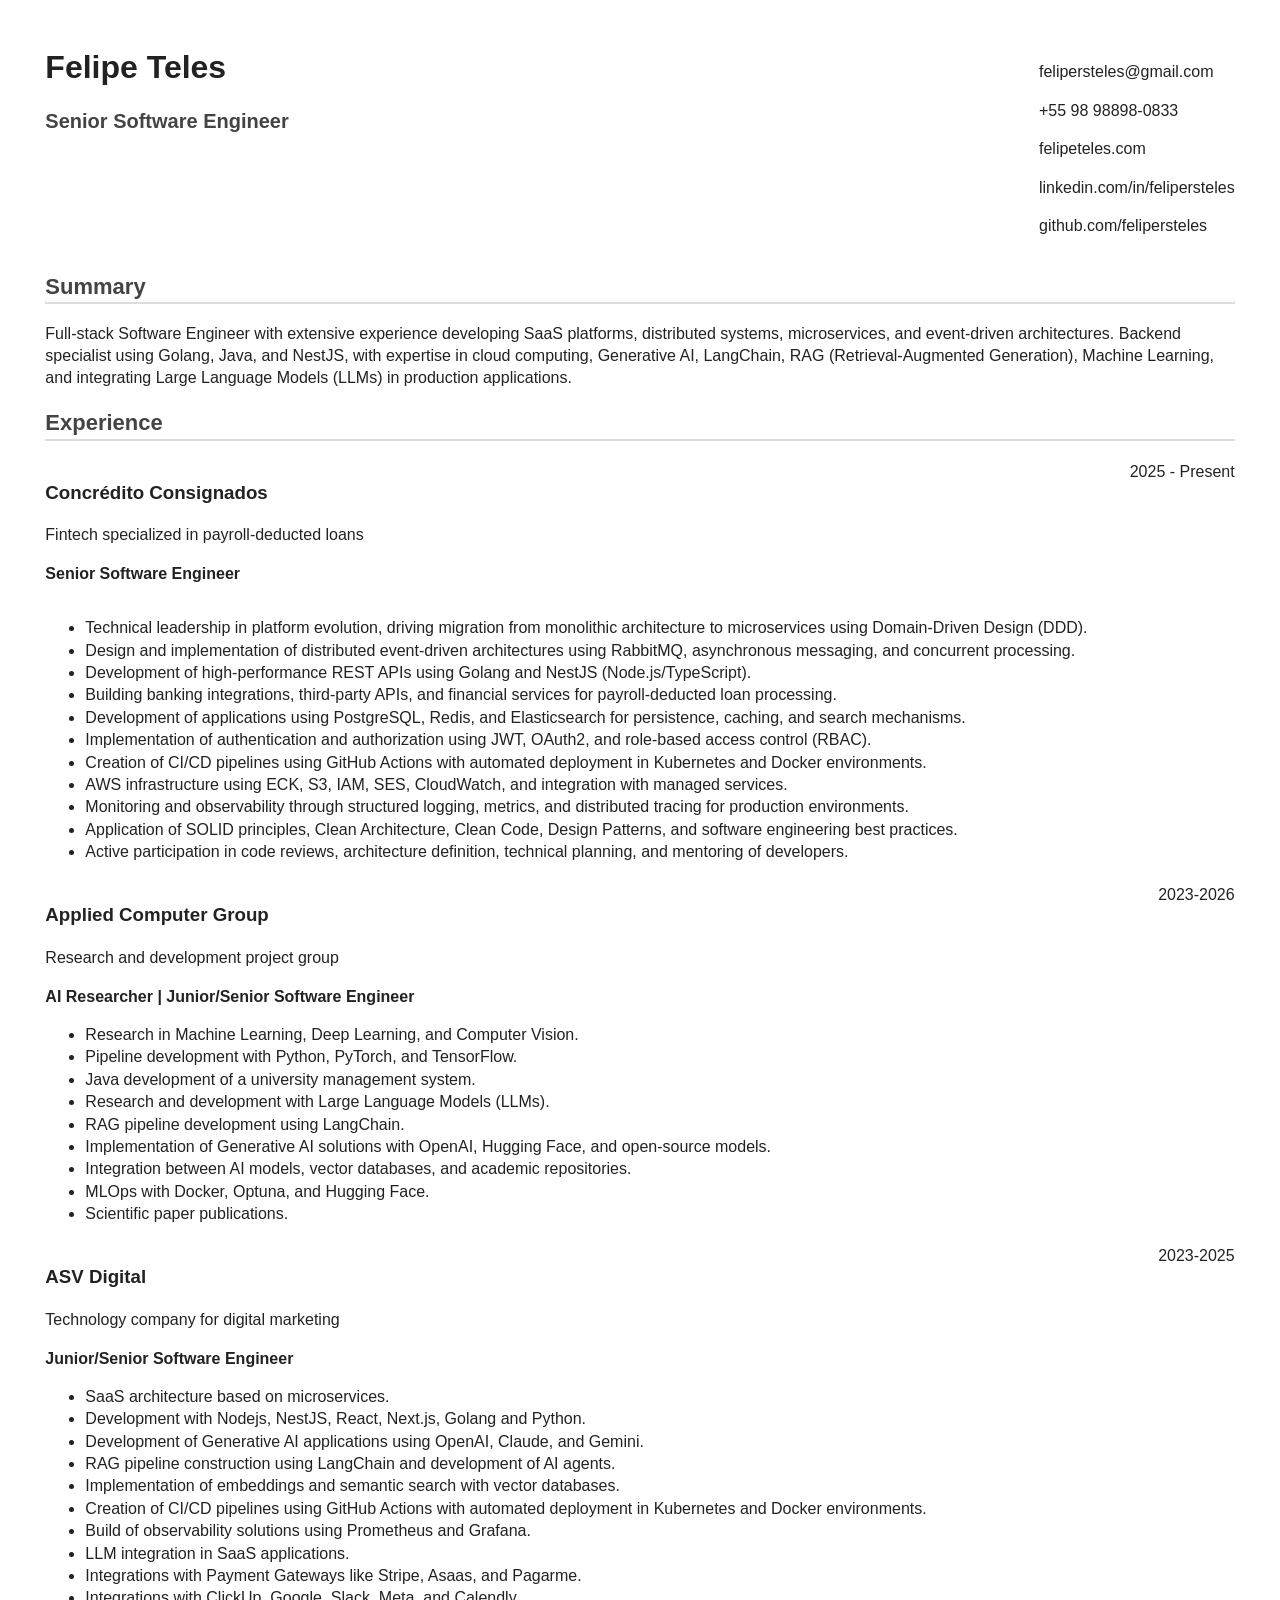
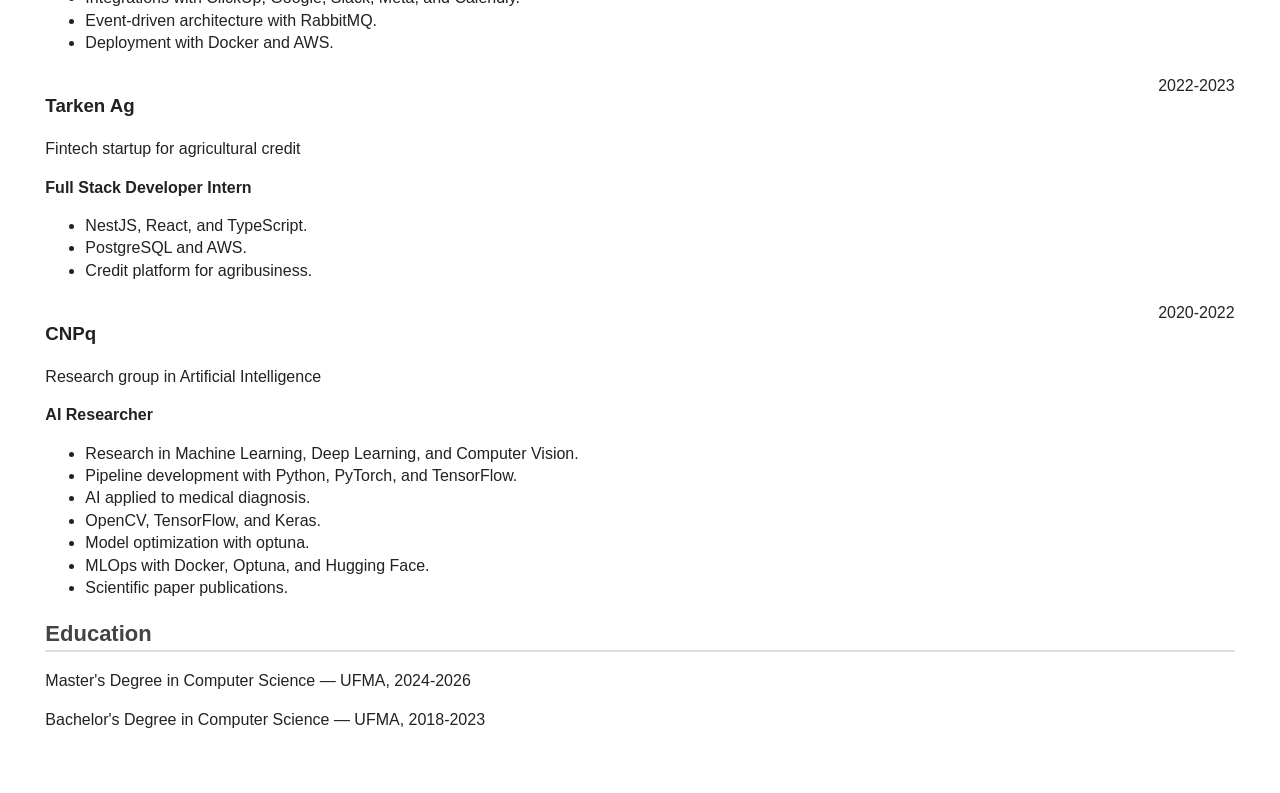
==== commit 229397d4: "Update resume, profile photo, and repo housekeeping Rewrite resume.html with current experience/educ" ====
--- a/resume.html
+++ b/resume.html
@@ -1,244 +1,193 @@
 <!DOCTYPE html>
-<html lang="en-US">
+<html lang="en">
 
 <head>
     <meta charset="UTF-8">
-    <meta name="viewport" content="width=device-width, initial-scale=1.0">
-    <title>Felipe Teles - Staff Software Engineer</title>
-
+    <meta name="viewport" content="width=device-width,initial-scale=1">
+    <title>Felipe Teles - Senior Software Engineer</title>
     <style>
         body {
-            font-family: Arial, Helvetica, sans-serif;
+            font-family: Arial, sans-serif;
             line-height: 1.4;
             color: #222;
-            margin: 0;
-            padding: 0;
-            background: #fff;
+            margin: 0
         }
 
         .resume-container {
-            margin: 0 auto;
-            padding: 1.5cm 1.2cm;
+            padding: 1.2cm
         }
 
         h1 {
-            font-size: 32px;
             margin: 0;
+            font-size: 32px
         }
 
         h2 {
             font-size: 20px;
-            margin: 5px 0 15px;
-            color: #444;
-        }
-
-        h3 {
-            font-size: 16px;
-            margin: 0;
+            color: #444
         }
 
         .section-title {
             font-size: 22px;
-            font-weight: bold;
-            border-bottom: 2px solid #ddd;
-            padding-bottom: 5px;
-            margin-top: 30px;
-            margin-bottom: 15px;
+            border-bottom: 2px solid #ddd
         }
 
         .header {
             display: flex;
-            justify-content: space-between;
-            margin-bottom: 25px;
-        }
-
-        .contact-info p {
-            margin: 2px 0;
-            font-size: 14px;
+            justify-content: space-between
         }
 
         .experience-item {
-            margin-bottom: 25px;
+            margin: 20px 0
         }
 
         .experience-header {
             display: flex;
-            justify-content: space-between;
-        }
-
-        .experience-item ul {
-            margin: 5px 0 10px 20px;
-        }
-
-        .skills-list {
-            display: flex;
-            flex-wrap: wrap;
-            gap: 6px;
-        }
-
-        .skill-tag {
-            background: #efefef;
-            padding: 3px 8px;
-            border-radius: 4px;
-            font-size: 12px;
-        }
-
-        @media print {
-            .resume-container {
-                padding: 1cm;
-            }
+            justify-content: space-between
         }
     </style>
 </head>
 
 <body>
     <div class="resume-container">
-
         <div class="header">
             <div>
                 <h1>Felipe Teles</h1>
-                <h2>Staff Software Engineer</h2>
+                <h2>Senior Software Engineer</h2>
             </div>
-            <div class="contact-info">
+            <div>
                 <p>felipersteles@gmail.com</p>
-                <p>+55 21 95910-5391</p>
+                <p>+55 98 98898-0833</p>
+                <p>felipeteles.com</p>
                 <p>linkedin.com/in/felipersteles</p>
                 <p>github.com/felipersteles</p>
             </div>
         </div>
 
-        <div class="section">
-            <h2 class="section-title">Summary</h2>
-            <p>
-                Staff Software Engineer with experience in distributed systems, microservices, and event-driven
-                architectures.
-                Strong background in technical leadership, architecture definition, and building scalable SaaS
-                platforms with deep AI integration.
-            </p>
+        <h2 class="section-title">Summary</h2>
+        <p>Full-stack Software Engineer with extensive experience developing SaaS platforms, distributed systems,
+            microservices, and event-driven architectures. Backend specialist using Golang, Java, and NestJS, with
+            expertise in cloud computing, Generative AI, LangChain, RAG (Retrieval-Augmented Generation), Machine
+            Learning, and integrating Large Language Models (LLMs) in production applications.</p>
+
+        <h2 class="section-title">Experience</h2>
+
+        <div class="experience-item">
+            <div class="experience-header">
+                <div>
+                    <h3>Concrédito Consignados</h3>
+                    <p>Fintech specialized in payroll-deducted loans</p>
+                    <p><strong>Senior Software Engineer</strong></p>
+                </div>
+                <span>2025 - Present</span>
+            </div>
+
+            <ul>
+                <li>Technical leadership in platform evolution, driving migration from monolithic architecture to
+                    microservices using Domain-Driven Design (DDD).</li>
+                <li>Design and implementation of distributed event-driven architectures using RabbitMQ, asynchronous
+                    messaging, and concurrent processing.</li>
+                <li>Development of high-performance REST APIs using Golang and NestJS (Node.js/TypeScript).</li>
+                <li>Building banking integrations, third-party APIs, and financial services for payroll-deducted loan
+                    processing.</li>
+                <li>Development of applications using PostgreSQL, Redis, and Elasticsearch for persistence, caching, and
+                    search mechanisms.</li>
+                <li>Implementation of authentication and authorization using JWT, OAuth2, and role-based access control
+                    (RBAC).</li>
+                <li>Creation of CI/CD pipelines using GitHub Actions with automated deployment in Kubernetes and Docker
+                    environments.</li>
+                <li>AWS infrastructure using ECK, S3, IAM, SES, CloudWatch, and integration with managed services.</li>
+                <li>Monitoring and observability through structured logging, metrics, and distributed tracing for
+                    production environments.</li>
+                <li>Application of SOLID principles, Clean Architecture, Clean Code, Design Patterns, and software
+                    engineering best practices.</li>
+                <li>Active participation in code reviews, architecture definition, technical planning, and mentoring of
+                    developers.</li>
+            </ul>
         </div>
 
-        <div class="section">
-            <h2 class="section-title">Experience</h2>
-
-            <!-- CONCREDITO -->
-            <div class="experience-item">
-                <div class="experience-header">
-                    <div>
-                        <h3>Concredito Consignados</h3>
-                        <p>Staff Software Engineer</p>
-                    </div>
-                    <span>2025 - Present</span>
-                </div>
-
-                <ul>
-                    <li>Led the migration from a monolith to microservices using DDD</li>
-                    <li>Defined event-driven architecture with RabbitMQ</li>
-                    <li>Built a banking integration layer with Golang and NestJS</li>
-                    <li>Implemented CI/CD pipelines with GitHub Actions and Kubernetes</li>
-                    <li>Improved observability with centralized logging on AWS S3</li>
-                </ul>
+        <div class="experience-item">
+            <div class="experience-header">
+                <div>
+                    <h3>Applied Computer Group</h3>
+                    <p>Research and development project group</p>
+                    <b>AI Researcher | Junior/Senior Software Engineer</b>
+                </div><span>2023-2026</span>
             </div>
-
-
-            <!-- AI -->
-            <div class="experience-item">
-                <div class="experience-header">
-                    <div>
-                        <h3>Applied Computer Group</h3>
-                        <p>AI Researcher</p>
-                    </div>
-                    <span>2023 - 2026</span>
-                </div>
-
-                <ul>
-                    <li>AI researcher focused on ML models, including CNNs and Transformers, for image segmentation and text classification with PyTorch and TensorFlow</li>
-                    <li>Developed Python pipelines and experiments for model training, validation, and evaluation</li>
-                    <li>Improved model performance through statistical analysis and theoretical foundations</li>
-                    <li>Used Docker and MLOps practices with Optuna (hyperparameter optimization), Hugging Face (models and datasets), and Kaggle (benchmarking and validation)</li>
-                    <li>Conducted deep learning and computer vision research with real-world applicability</li>
-                    <li>Published scientific papers at national and international conferences</li>
-                </ul>
-            </div>
-
-            <!-- ASV DIGITAL (ATUALIZADO 🔥) -->
-            <div class="experience-item">
-                <div class="experience-header">
-                    <div>
-                        <h3>ASV Digital</h3>
-                        <p>Software Engineer (Pleno/Senior)</p>
-                    </div>
-                    <span>2023 - 2025</span>
-                </div>
-
-                <ul>
-                    <li>Designed a multi-tenant SaaS platform architecture based on microservices and DDD</li>
-                    <li>Implemented services with Golang, NestJS, Next.js/React, and Python for AI integrations
-                        (OpenAI e Claude)</li>
-                    <li>Built high-performance concurrent webhook ingestion and processing pipelines</li>
-                    <li>Implemented event-driven architecture with RabbitMQ</li>
-                    <li>Built asynchronous pipelines for large-scale event processing</li>
-                    <li>Integrated with external APIs such as ClickUp, Google, Slack, Meta, and Calendly</li>
-                    <li>Developed a payments and subscriptions module with Stripe and PagBank</li>
-                    <li>Managed deployments and infrastructure with Docker and AWS (EC2, S3, SES)</li>
-                </ul>
-            </div>
-
-            <!-- TARKEN AG -->
-            <div class="experience-item">
-                <div class="experience-header">
-                    <div>
-                        <h3>Tarken Ag</h3>
-                        <p>Full Stack Developer Intern</p>
-                    </div>
-                    <span>2022 - 2023</span>
-                </div>
-
-                <ul>
-                    <li>Developed and deployed a web application using NestJS and ReactJS (TypeScript)</li>
-                    <li>Designed and integrated PostgreSQL databases</li>
-                    <li>Deployed applications on AWS using EC2 and Amplify</li>
-                    <li>Used JIRA for agile project management and GitHub for version control</li>
-                    <li>Delivered a high-performance, scalable, and maintainable application</li>
-                </ul>
-            </div>
-
-            <!-- AI -->
-            <div class="experience-item">
-                <div class="experience-header">
-                    <div>
-                        <h3>CNPQ</h3>
-                        <p>AI Researcher</p>
-                    </div>
-                    <span>2020 - 2022</span>
-                </div>
-
-                <ul>
-                    <li>Researched AI-driven approaches for medical diagnostics</li>
-                    <li>Implemented image-processing workflows with OpenCV and NumPy to prepare and refine colonoscopy frames</li>
-                    <li>Built a real-time polyp detection tool using Keras/TensorFlow</li>
-                    <li>Applied model optimization techniques to improve Dice coefficient and reduce training loss, increasing result reliability</li>
-                </ul>
-            </div>
+            <ul>
+                <li>Research in Machine Learning, Deep Learning, and Computer Vision.</li>
+                <li>Pipeline development with Python, PyTorch, and TensorFlow.</li>
+                <li>Java development of a university management system.</li>
+                <li>Research and development with Large Language Models (LLMs).</li>
+                <li>RAG pipeline development using LangChain.</li>
+                <li>Implementation of Generative AI solutions with OpenAI, Hugging Face, and open-source models.</li>
+                <li>Integration between AI models, vector databases, and academic repositories.</li>
+                <li>MLOps with Docker, Optuna, and Hugging Face.</li>
+                <li>Scientific paper publications.</li>
+            </ul>
         </div>
 
-
-        <div class="section">
-            <h2 class="section-title">Education</h2>
-            <p>MSc in Computer Science — UFMA</p>
-            <p>BSc in Computer Science — UFMA</p>
+        <div class="experience-item">
+            <div class="experience-header">
+                <div>
+                    <h3>ASV Digital</h3>
+                    <p>Technology company for digital marketing</p>
+                    <b>Junior/Senior Software Engineer</b>
+                </div><span>2023-2025</span>
+            </div>
+            <ul>
+                <li>SaaS architecture based on microservices.</li>
+                <li>Development with Nodejs, NestJS, React, Next.js, Golang and Python.</li>
+                <li>Development of Generative AI applications using OpenAI, Claude, and Gemini.</li>
+                <li>RAG pipeline construction using LangChain and development of AI agents.</li>
+                <li>Implementation of embeddings and semantic search with vector databases.</li>
+                <li>Creation of CI/CD pipelines using GitHub Actions with automated deployment in Kubernetes and Docker
+                    environments.</li>
+                <li>Build of observability solutions using Prometheus and Grafana.</li>
+                <li>LLM integration in SaaS applications.</li>
+                <li>Integrations with Payment Gateways like Stripe, Asaas, and Pagarme.</li>
+                <li>Integrations with ClickUp, Google, Slack, Meta, and Calendly.</li>
+                <li>Event-driven architecture with RabbitMQ.</li>
+                <li>Deployment with Docker and AWS.</li>
+            </ul>
         </div>
 
-        <div class="section">
-            <h2 class="section-title">Publications</h2>
+        <div class="experience-item">
+            <div class="experience-header">
+                <div>
+                    <h3>Tarken Ag</h3>
+                    <p>Fintech startup for agricultural credit</p>
+                    <b>Full Stack Developer Intern</b>
+                </div><span>2022-2023</span>
+            </div>
             <ul>
-                <li>Improving Colorectal Cancer Diagnosis Using MIRNet and InceptionV3</li>
-                <li>Tooth Detection and Numbering Using YOLOv8-Based Approach</li>
-                <li>Atlas-Guided U-Net++ with EfficientNetB5 for Pancreas Segmentation</li>
-                <li>Weighted Deep Learning Ensemble for Breast Lesion Segmentation in Ultrasound Imaging</li>
-                <li>Pancreas Segmentation in Computed Tomography with an Atlas-Guided Ensemble and Swin Transformer
-                    Backbone</li>
+                <li>NestJS, React, and TypeScript.</li>
+                <li>PostgreSQL and AWS.</li>
+                <li>Credit platform for agribusiness.</li>
             </ul>
         </div>
+
+        <div class="experience-item">
+            <div class="experience-header">
+                <div>
+                    <h3>CNPq</h3>
+                    <p>Research group in Artificial Intelligence</p><b>AI Researcher</b>
+                </div><span>2020-2022</span>
+            </div>
+            <ul>
+                <li>Research in Machine Learning, Deep Learning, and Computer Vision.</li>
+                <li>Pipeline development with Python, PyTorch, and TensorFlow.</li>
+                <li>AI applied to medical diagnosis.</li>
+                <li>OpenCV, TensorFlow, and Keras.</li>
+                <li>Model optimization with optuna.</li>
+                <li>MLOps with Docker, Optuna, and Hugging Face.</li>
+                <li>Scientific paper publications.</li>
+            </ul>
+        </div>
+
+        <h2 class="section-title">Education</h2>
+        <p>Master's Degree in Computer Science — UFMA, 2024-2026</p>
+        <p>Bachelor's Degree in Computer Science — UFMA, 2018-2023</p>
     </div>
 </body>
 
